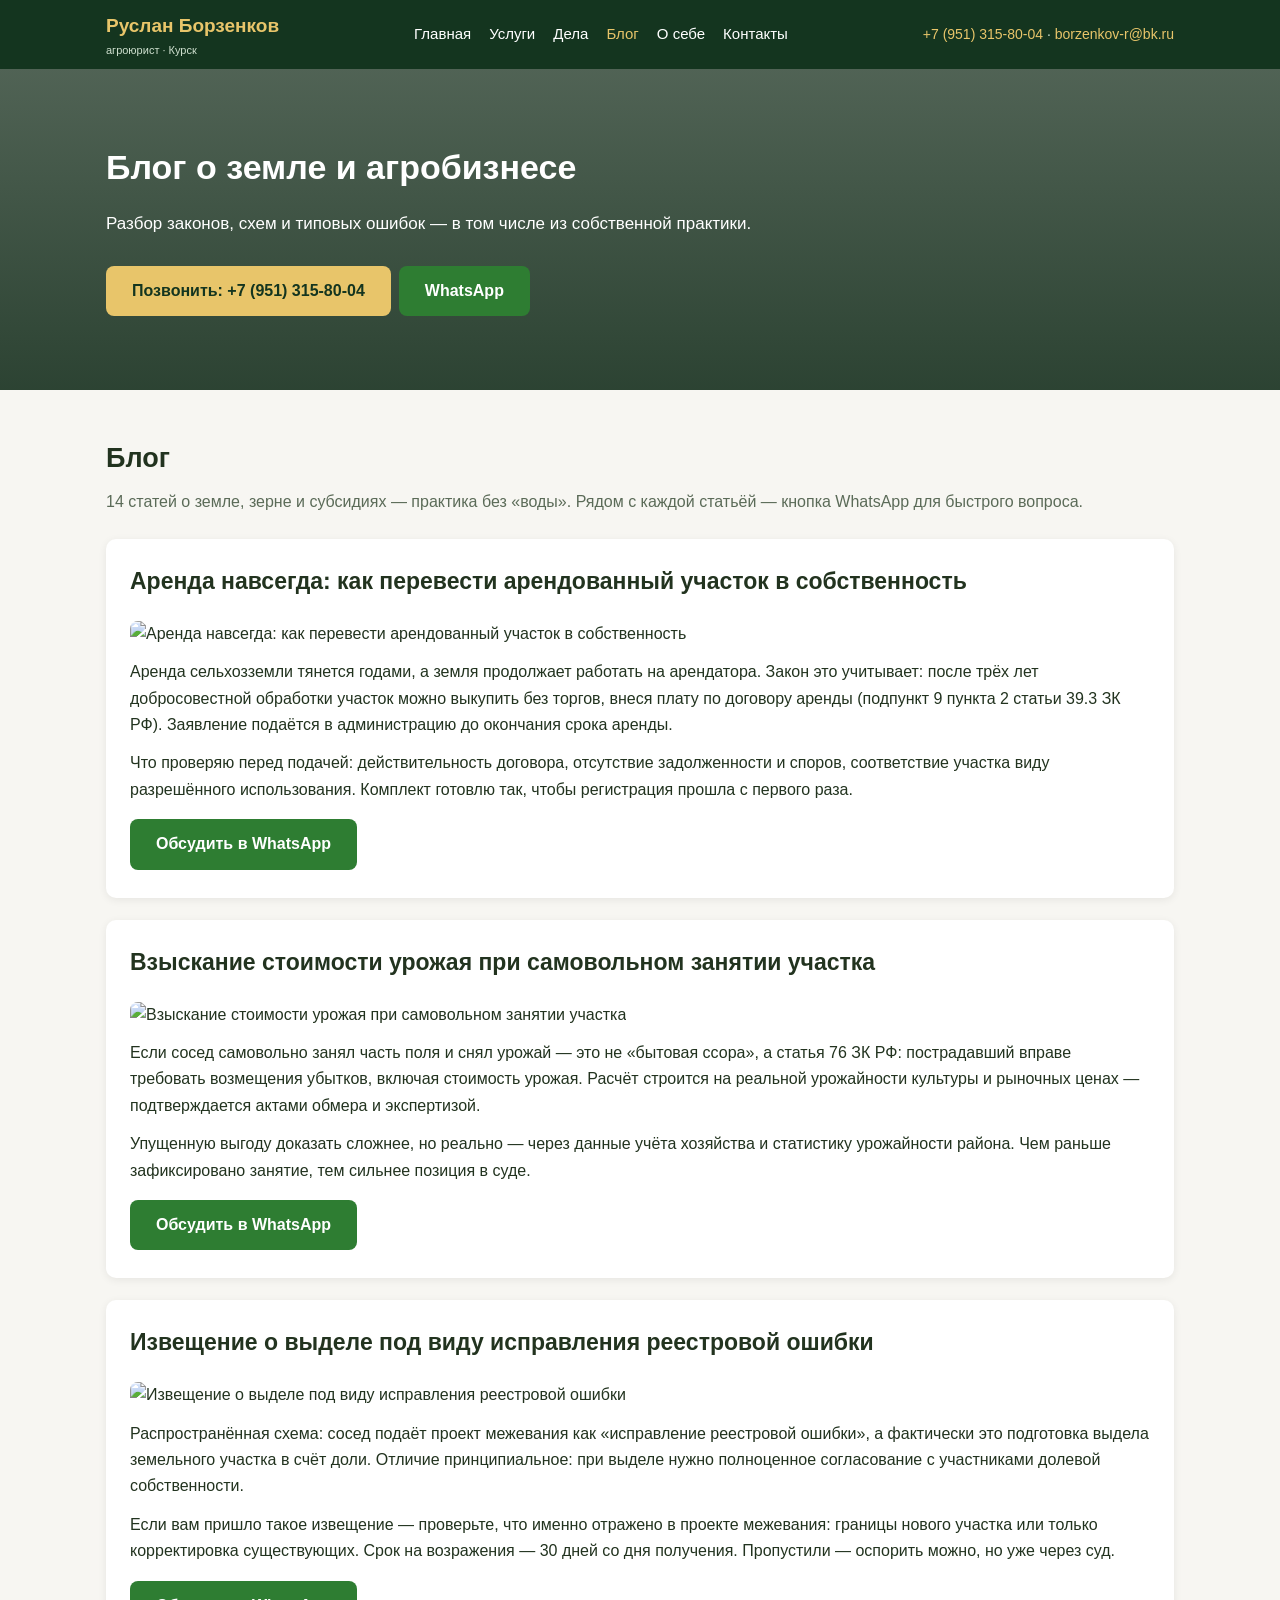
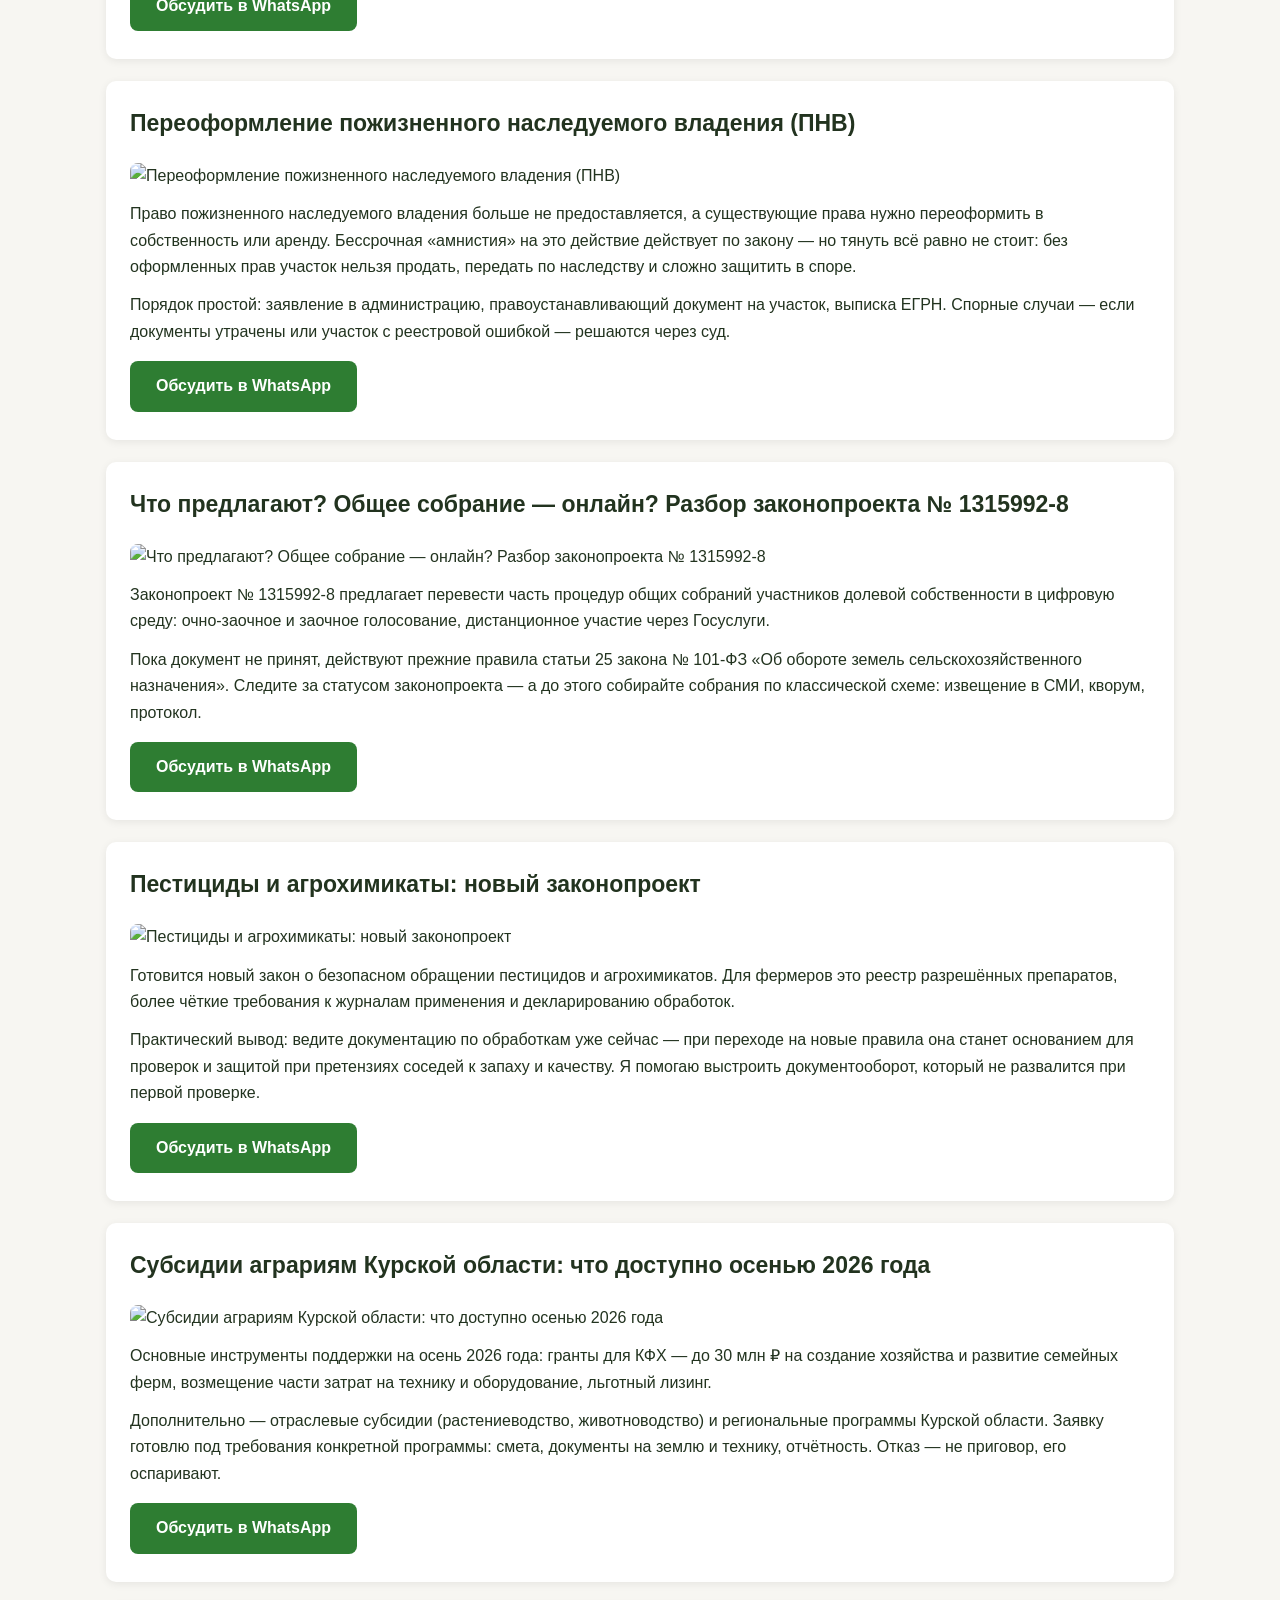
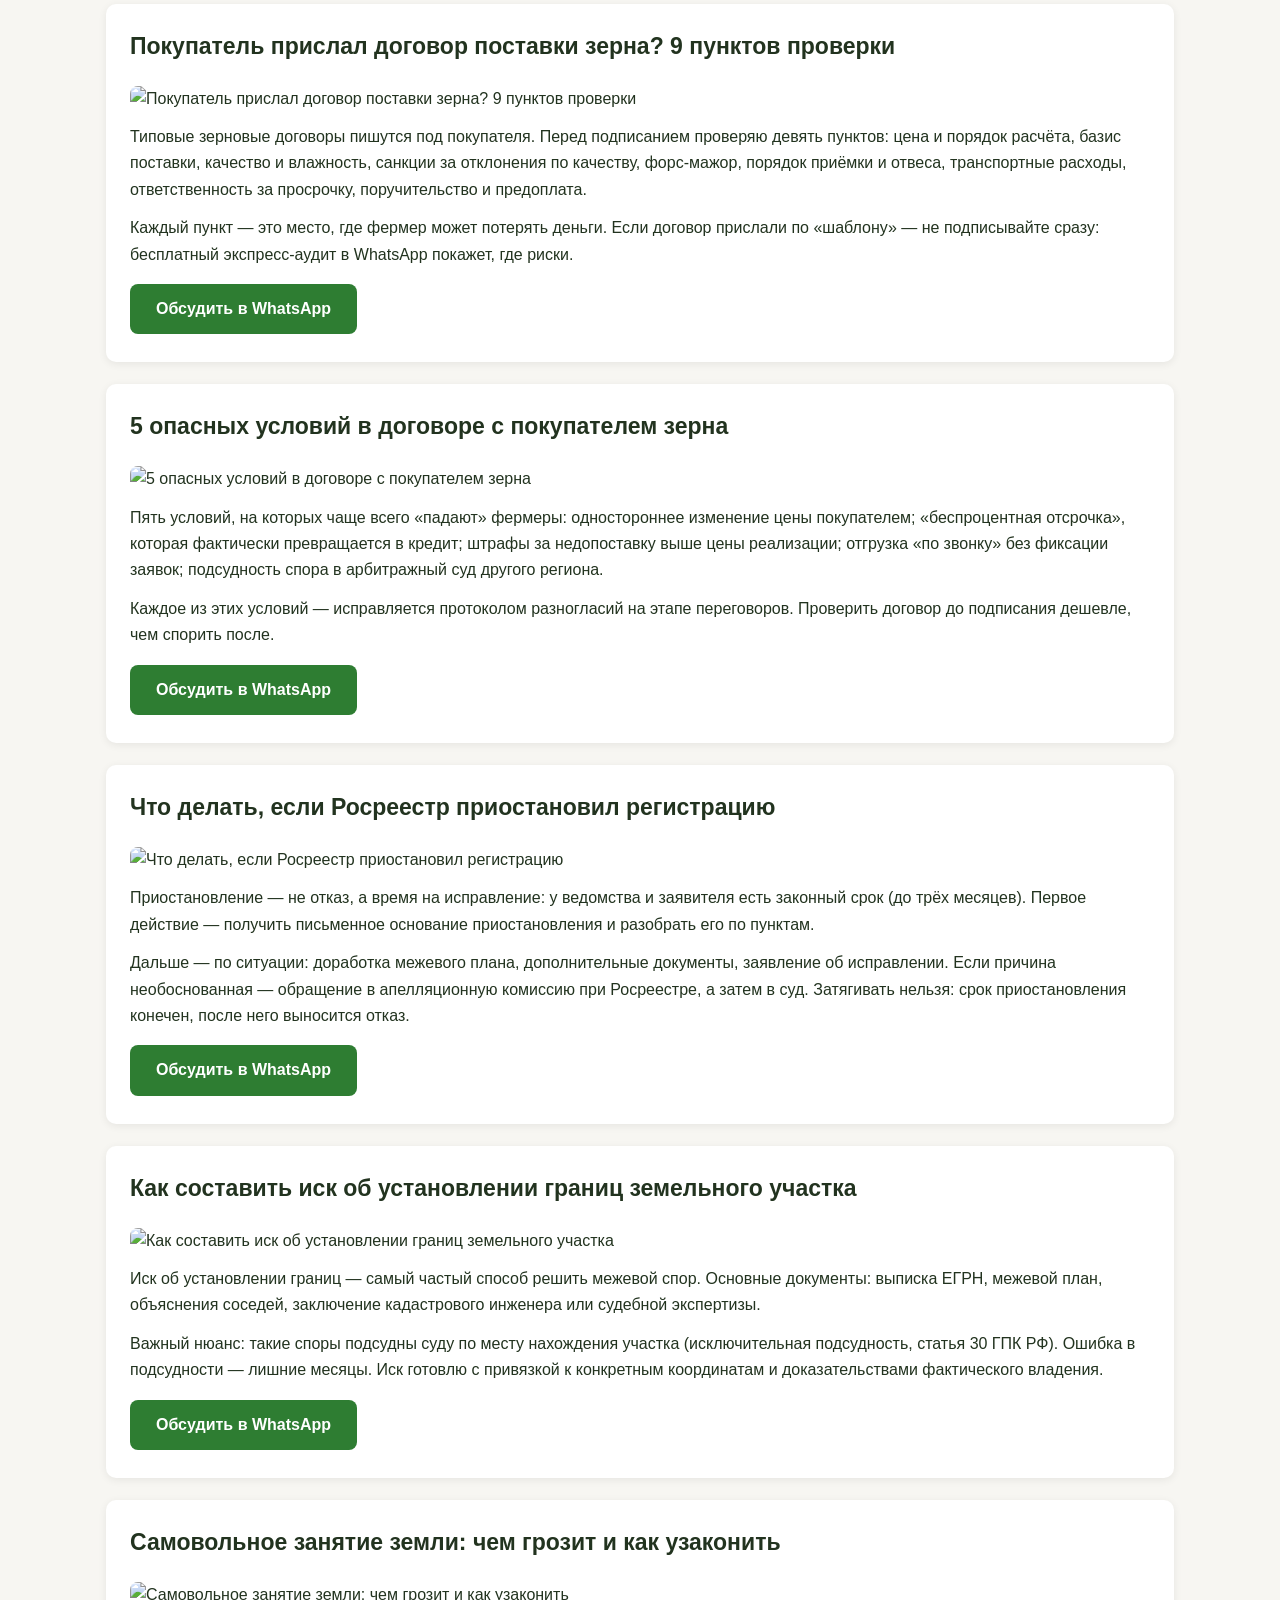
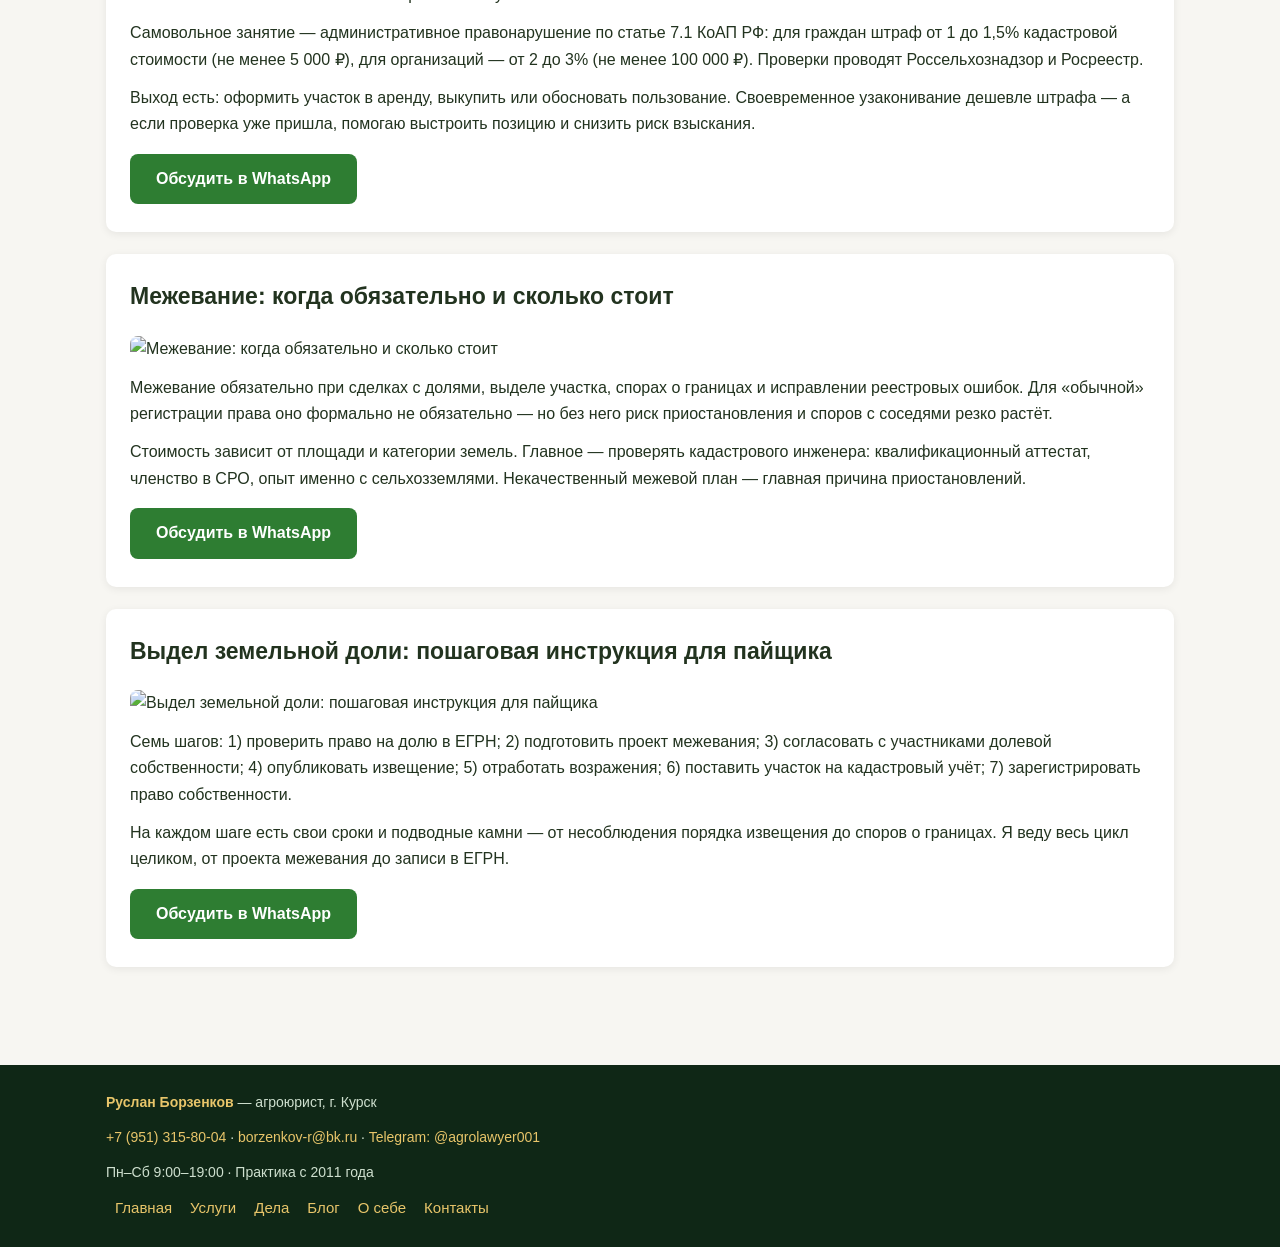
==== blog.html @ 3d808bc9 "Add files via upload" ====
<!DOCTYPE html><html lang="ru"><head><meta charset="UTF-8">
<meta name="viewport" content="width=device-width,initial-scale=1">
<title>Блог агроюриста Борзенкова — земельные споры, зерновые договоры, субсидии</title>
<meta name="description" content="Статьи о выделе долей, реестровых ошибках, договорах поставки зерна, субсидиях КФХ и изменениях законодательства для аграриев.">
<meta property="og:title" content="Блог агроюриста Борзенкова — земельные споры, зерновые договоры, субсидии">
<meta property="og:image" content="img/og-image.jpg">
<link rel="icon" href="img/favicon.jpg">
<link rel="stylesheet" href="style.css">
</head><body>
<header><div class="wrap"><a class="logo" href="index.html">Руслан Борзенков<span>агроюрист · Курск</span></a>
<nav><a href="index.html" class="">Главная</a><a href="uslugi.html" class="">Услуги</a><a href="dela.html" class="">Дела</a><a href="blog.html" class="on">Блог</a><a href="osebe.html" class="">О себе</a><a href="kontakty.html" class="">Контакты</a></nav>
<div class="hcontacts"><a href="tel:+79513158004">+7 (951) 315-80-04</a> · <a href="mailto:borzenkov-r@bk.ru">borzenkov-r@bk.ru</a></div>
</div></header>
<div class="hero"><div class="wrap"><h1>Блог о земле и агробизнесе</h1><p>Разбор законов, схем и типовых ошибок — в том числе из собственной практики.</p><a class="btn gold" href="tel:+79513158004">Позвонить: +7 (951) 315-80-04</a><a class="btn" href="https://wa.me/79513158004">WhatsApp</a></div></div>
<section><div class="wrap">
<h2>Блог</h2><p class="sub">14 статей о земле, зерне и субсидиях — практика без «воды». Рядом с каждой статьёй — кнопка WhatsApp для быстрого вопроса.</p>
<article id="a1"><h2 style="font-size:23px">Аренда навсегда: как перевести арендованный участок в собственность</h2>
<img class="cover" src="img/pnv.jpg" alt="Аренда навсегда: как перевести арендованный участок в собственность">
<p>Аренда сельхозземли тянется годами, а земля продолжает работать на арендатора. Закон это учитывает: после трёх лет добросовестной обработки участок можно выкупить без торгов, внеся плату по договору аренды (подпункт 9 пункта 2 статьи 39.3 ЗК РФ). Заявление подаётся в администрацию до окончания срока аренды.</p><p>Что проверяю перед подачей: действительность договора, отсутствие задолженности и споров, соответствие участка виду разрешённого использования. Комплект готовлю так, чтобы регистрация прошла с первого раза.</p><a class="btn" href="https://wa.me/79513158004">Обсудить в WhatsApp</a></article><article id="a2"><h2 style="font-size:23px">Взыскание стоимости урожая при самовольном занятии участка</h2>
<img class="cover" src="img/urozhaj.jpg" alt="Взыскание стоимости урожая при самовольном занятии участка">
<p>Если сосед самовольно занял часть поля и снял урожай — это не «бытовая ссора», а статья 76 ЗК РФ: пострадавший вправе требовать возмещения убытков, включая стоимость урожая. Расчёт строится на реальной урожайности культуры и рыночных ценах — подтверждается актами обмера и экспертизой.</p><p>Упущенную выгоду доказать сложнее, но реально — через данные учёта хозяйства и статистику урожайности района. Чем раньше зафиксировано занятие, тем сильнее позиция в суде.</p><a class="btn" href="https://wa.me/79513158004">Обсудить в WhatsApp</a></article><article id="a3"><h2 style="font-size:23px">Извещение о выделе под виду исправления реестровой ошибки</h2>
<img class="cover" src="img/reestr.jpg" alt="Извещение о выделе под виду исправления реестровой ошибки">
<p>Распространённая схема: сосед подаёт проект межевания как «исправление реестровой ошибки», а фактически это подготовка выдела земельного участка в счёт доли. Отличие принципиальное: при выделе нужно полноценное согласование с участниками долевой собственности.</p><p>Если вам пришло такое извещение — проверьте, что именно отражено в проекте межевания: границы нового участка или только корректировка существующих. Срок на возражения — 30 дней со дня получения. Пропустили — оспорить можно, но уже через суд.</p><a class="btn" href="https://wa.me/79513158004">Обсудить в WhatsApp</a></article><article id="a4"><h2 style="font-size:23px">Переоформление пожизненного наследуемого владения (ПНВ)</h2>
<img class="cover" src="img/pnv.jpg" alt="Переоформление пожизненного наследуемого владения (ПНВ)">
<p>Право пожизненного наследуемого владения больше не предоставляется, а существующие права нужно переоформить в собственность или аренду. Бессрочная «амнистия» на это действие действует по закону — но тянуть всё равно не стоит: без оформленных прав участок нельзя продать, передать по наследству и сложно защитить в споре.</p><p>Порядок простой: заявление в администрацию, правоустанавливающий документ на участок, выписка ЕГРН. Спорные случаи — если документы утрачены или участок с реестровой ошибкой — решаются через суд.</p><a class="btn" href="https://wa.me/79513158004">Обсудить в WhatsApp</a></article><article id="a5"><h2 style="font-size:23px">Что предлагают? Общее собрание — онлайн? Разбор законопроекта № 1315992-8</h2>
<img class="cover" src="img/sobr_gos.jpg" alt="Что предлагают? Общее собрание — онлайн? Разбор законопроекта № 1315992-8">
<p>Законопроект № 1315992-8 предлагает перевести часть процедур общих собраний участников долевой собственности в цифровую среду: очно-заочное и заочное голосование, дистанционное участие через Госуслуги.</p><p>Пока документ не принят, действуют прежние правила статьи 25 закона № 101-ФЗ «Об обороте земель сельскохозяйственного назначения». Следите за статусом законопроекта — а до этого собирайте собрания по классической схеме: извещение в СМИ, кворум, протокол.</p><a class="btn" href="https://wa.me/79513158004">Обсудить в WhatsApp</a></article><article id="a6"><h2 style="font-size:23px">Пестициды и агрохимикаты: новый законопроект</h2>
<img class="cover" src="img/pest.jpg" alt="Пестициды и агрохимикаты: новый законопроект">
<p>Готовится новый закон о безопасном обращении пестицидов и агрохимикатов. Для фермеров это реестр разрешённых препаратов, более чёткие требования к журналам применения и декларированию обработок.</p><p>Практический вывод: ведите документацию по обработкам уже сейчас — при переходе на новые правила она станет основанием для проверок и защитой при претензиях соседей к запаху и качеству. Я помогаю выстроить документооборот, который не развалится при первой проверке.</p><a class="btn" href="https://wa.me/79513158004">Обсудить в WhatsApp</a></article><article id="a7"><h2 style="font-size:23px">Субсидии аграриям Курской области: что доступно осенью 2026 года</h2>
<img class="cover" src="img/subsidii.jpg" alt="Субсидии аграриям Курской области: что доступно осенью 2026 года">
<p>Основные инструменты поддержки на осень 2026 года: гранты для КФХ — до 30 млн ₽ на создание хозяйства и развитие семейных ферм, возмещение части затрат на технику и оборудование, льготный лизинг.</p><p>Дополнительно — отраслевые субсидии (растениеводство, животноводство) и региональные программы Курской области. Заявку готовлю под требования конкретной программы: смета, документы на землю и технику, отчётность. Отказ — не приговор, его оспаривают.</p><a class="btn" href="https://wa.me/79513158004">Обсудить в WhatsApp</a></article><article id="a8"><h2 style="font-size:23px">Покупатель прислал договор поставки зерна? 9 пунктов проверки</h2>
<img class="cover" src="img/zerno9.jpg" alt="Покупатель прислал договор поставки зерна? 9 пунктов проверки">
<p>Типовые зерновые договоры пишутся под покупателя. Перед подписанием проверяю девять пунктов: цена и порядок расчёта, базис поставки, качество и влажность, санкции за отклонения по качеству, форс-мажор, порядок приёмки и отвеса, транспортные расходы, ответственность за просрочку, поручительство и предоплата.</p><p>Каждый пункт — это место, где фермер может потерять деньги. Если договор прислали по «шаблону» — не подписывайте сразу: бесплатный экспресс-аудит в WhatsApp покажет, где риски.</p><a class="btn" href="https://wa.me/79513158004">Обсудить в WhatsApp</a></article><article id="a9"><h2 style="font-size:23px">5 опасных условий в договоре с покупателем зерна</h2>
<img class="cover" src="img/zerno9.jpg" alt="5 опасных условий в договоре с покупателем зерна">
<p>Пять условий, на которых чаще всего «падают» фермеры: одностороннее изменение цены покупателем; «беспроцентная отсрочка», которая фактически превращается в кредит; штрафы за недопоставку выше цены реализации; отгрузка «по звонку» без фиксации заявок; подсудность спора в арбитражный суд другого региона.</p><p>Каждое из этих условий — исправляется протоколом разногласий на этапе переговоров. Проверить договор до подписания дешевле, чем спорить после.</p><a class="btn" href="https://wa.me/79513158004">Обсудить в WhatsApp</a></article><article id="a10"><h2 style="font-size:23px">Что делать, если Росреестр приостановил регистрацию</h2>
<img class="cover" src="img/gazeta.jpg" alt="Что делать, если Росреестр приостановил регистрацию">
<p>Приостановление — не отказ, а время на исправление: у ведомства и заявителя есть законный срок (до трёх месяцев). Первое действие — получить письменное основание приостановления и разобрать его по пунктам.</p><p>Дальше — по ситуации: доработка межевого плана, дополнительные документы, заявление об исправлении. Если причина необоснованная — обращение в апелляционную комиссию при Росреестре, а затем в суд. Затягивать нельзя: срок приостановления конечен, после него выносится отказ.</p><a class="btn" href="https://wa.me/79513158004">Обсудить в WhatsApp</a></article><article id="a11"><h2 style="font-size:23px">Как составить иск об установлении границ земельного участка</h2>
<img class="cover" src="img/gazeta.jpg" alt="Как составить иск об установлении границ земельного участка">
<p>Иск об установлении границ — самый частый способ решить межевой спор. Основные документы: выписка ЕГРН, межевой план, объяснения соседей, заключение кадастрового инженера или судебной экспертизы.</p><p>Важный нюанс: такие споры подсудны суду по месту нахождения участка (исключительная подсудность, статья 30 ГПК РФ). Ошибка в подсудности — лишние месяцы. Иск готовлю с привязкой к конкретным координатам и доказательствами фактического владения.</p><a class="btn" href="https://wa.me/79513158004">Обсудить в WhatsApp</a></article><article id="a12"><h2 style="font-size:23px">Самовольное занятие земли: чем грозит и как узаконить</h2>
<img class="cover" src="img/urozhaj.jpg" alt="Самовольное занятие земли: чем грозит и как узаконить">
<p>Самовольное занятие — административное правонарушение по статье 7.1 КоАП РФ: для граждан штраф от 1 до 1,5% кадастровой стоимости (не менее 5 000 ₽), для организаций — от 2 до 3% (не менее 100 000 ₽). Проверки проводят Россельхознадзор и Росреестр.</p><p>Выход есть: оформить участок в аренду, выкупить или обосновать пользование. Своевременное узаконивание дешевле штрафа — а если проверка уже пришла, помогаю выстроить позицию и снизить риск взыскания.</p><a class="btn" href="https://wa.me/79513158004">Обсудить в WhatsApp</a></article><article id="a13"><h2 style="font-size:23px">Межевание: когда обязательно и сколько стоит</h2>
<img class="cover" src="img/pnv.jpg" alt="Межевание: когда обязательно и сколько стоит">
<p>Межевание обязательно при сделках с долями, выделе участка, спорах о границах и исправлении реестровых ошибок. Для «обычной» регистрации права оно формально не обязательно — но без него риск приостановления и споров с соседями резко растёт.</p><p>Стоимость зависит от площади и категории земель. Главное — проверять кадастрового инженера: квалификационный аттестат, членство в СРО, опыт именно с сельхозземлями. Некачественный межевой план — главная причина приостановлений.</p><a class="btn" href="https://wa.me/79513158004">Обсудить в WhatsApp</a></article><article id="a14"><h2 style="font-size:23px">Выдел земельной доли: пошаговая инструкция для пайщика</h2>
<img class="cover" src="img/sobr_gos.jpg" alt="Выдел земельной доли: пошаговая инструкция для пайщика">
<p>Семь шагов: 1) проверить право на долю в ЕГРН; 2) подготовить проект межевания; 3) согласовать с участниками долевой собственности; 4) опубликовать извещение; 5) отработать возражения; 6) поставить участок на кадастровый учёт; 7) зарегистрировать право собственности.</p><p>На каждом шаге есть свои сроки и подводные камни — от несоблюдения порядка извещения до споров о границах. Я веду весь цикл целиком, от проекта межевания до записи в ЕГРН.</p><a class="btn" href="https://wa.me/79513158004">Обсудить в WhatsApp</a></article>
</div></section>
<footer><div class="wrap">
<p><b style="color:#e8c56a">Руслан Борзенков</b> — агроюрист, г. Курск</p>
<p><a href="tel:+79513158004">+7 (951) 315-80-04</a> · <a href="mailto:borzenkov-r@bk.ru">borzenkov-r@bk.ru</a> · <a href="https://t.me/agrolawyer001">Telegram: @agrolawyer001</a></p>
<p>Пн–Сб 9:00–19:00 · Практика с 2011 года</p>
<nav style="margin-top:8px"><a href="index.html" class="">Главная</a><a href="uslugi.html" class="">Услуги</a><a href="dela.html" class="">Дела</a><a href="blog.html" class="on">Блог</a><a href="osebe.html" class="">О себе</a><a href="kontakty.html" class="">Контакты</a></nav>
</div></footer></body></html>
---- style.css ----
*{margin:0;padding:0;box-sizing:border-box}
body{font-family:Arial,Helvetica,sans-serif;color:#22331f;background:#f7f6f2;line-height:1.65}
.wrap{max-width:1100px;margin:0 auto;padding:0 16px}
header{background:#14351f;color:#fff;padding:10px 0;position:sticky;top:0;z-index:10}
header .wrap{display:flex;justify-content:space-between;align-items:center;flex-wrap:wrap;gap:8px}
.logo{font-size:19px;font-weight:bold;color:#e8c56a;text-decoration:none;white-space:nowrap}
.logo span{display:block;font-size:11px;color:#cfe0cf;font-weight:normal}
nav{display:flex;flex-wrap:wrap}
nav a{color:#fff;text-decoration:none;margin:0 9px;font-size:15px}
nav a:hover,nav a.on{color:#e8c56a}
.hcontacts{font-size:14px;color:#cfe0cf}
.hcontacts a{color:#e8c56a;text-decoration:none;white-space:nowrap}
.hero{background:linear-gradient(rgba(16,42,24,.72),rgba(16,42,24,.88)),url(img/banner.jpg) center/cover;padding:70px 0;color:#fff}
.hero h1{font-size:34px;max-width:760px;color:#fff}
.hero p{max-width:660px;margin:14px 0 24px;font-size:17px}
.btn{display:inline-block;background:#2e7d32;color:#fff;padding:12px 26px;border-radius:8px;text-decoration:none;font-weight:bold;font-size:16px;margin:4px 8px 4px 0}
.btn.gold{background:#e8c56a;color:#14351f}
section{padding:46px 0}
h2{font-size:27px;margin-bottom:8px}
.sub{color:#5b6b58;margin-bottom:24px}
.sub a{color:#1c5c22}
.grid{display:grid;grid-template-columns:repeat(auto-fit,minmax(240px,1fr));gap:16px}
.card{background:#fff;border-radius:10px;padding:18px;box-shadow:0 2px 8px rgba(0,0,0,.07)}
.card h3{margin-bottom:8px;font-size:17px}
.star{color:#c8961e}
.cards img{width:100%;height:168px;object-fit:cover;border-radius:8px 8px 0 0;display:block}
.cards .txt{padding:14px}
a.cardlink{color:#14351f;text-decoration:none;display:block;background:#fff;border-radius:10px;overflow:hidden;box-shadow:0 2px 8px rgba(0,0,0,.07)}
.case{border-left:5px solid #2e7d32;background:#fff;padding:16px 20px;margin-bottom:14px;border-radius:0 8px 8px 0}
.ok{display:inline-block;background:#e5f3e6;color:#1c5c22;padding:3px 10px;border-radius:12px;font-size:13px;font-weight:bold;margin-bottom:6px}
.gold-name{background:linear-gradient(90deg,#f3df9a,#e8c56a);color:#14351f;padding:1px 6px;border-radius:4px;font-weight:bold}
.cta{background:linear-gradient(rgba(16,42,24,.82),rgba(16,42,24,.9)),url(img/checklist.jpg) right/cover;color:#fff;border-radius:12px;padding:38px}
footer{background:#0f2716;color:#cfe0cf;padding:26px 0;font-size:14px;margin-top:30px}
footer a{color:#e8c56a;text-decoration:none}
article{background:#fff;border-radius:10px;padding:24px;margin-bottom:22px;box-shadow:0 2px 8px rgba(0,0,0,.07)}
article img.cover{width:100%;max-height:300px;object-fit:cover;border-radius:8px;margin:12px 0}
details{background:#fff;border-radius:10px;margin-bottom:12px;box-shadow:0 2px 8px rgba(0,0,0,.07)}
summary{padding:16px 20px;font-weight:bold;cursor:pointer;font-size:16px}
details .body{padding:0 20px 16px}
.ccards{display:grid;grid-template-columns:repeat(auto-fit,minmax(250px,1fr));gap:16px}
.ccard{background:#fff;border-radius:10px;padding:20px;box-shadow:0 2px 8px rgba(0,0,0,.07)}
.ccard b{display:block;margin-bottom:6px;font-size:15px;color:#1c5c22}
.numstrip{display:flex;gap:14px;flex-wrap:wrap;margin:18px 0}
.num{background:#14351f;color:#fff;border-radius:10px;padding:14px 18px;flex:1;min-width:170px}
.num b{display:block;font-size:22px;color:#e8c56a}
p{margin-bottom:12px}
img.round{border-radius:10px;max-width:100%}
@media(max-width:760px){.hero h1{font-size:26px}h2{font-size:22px}}
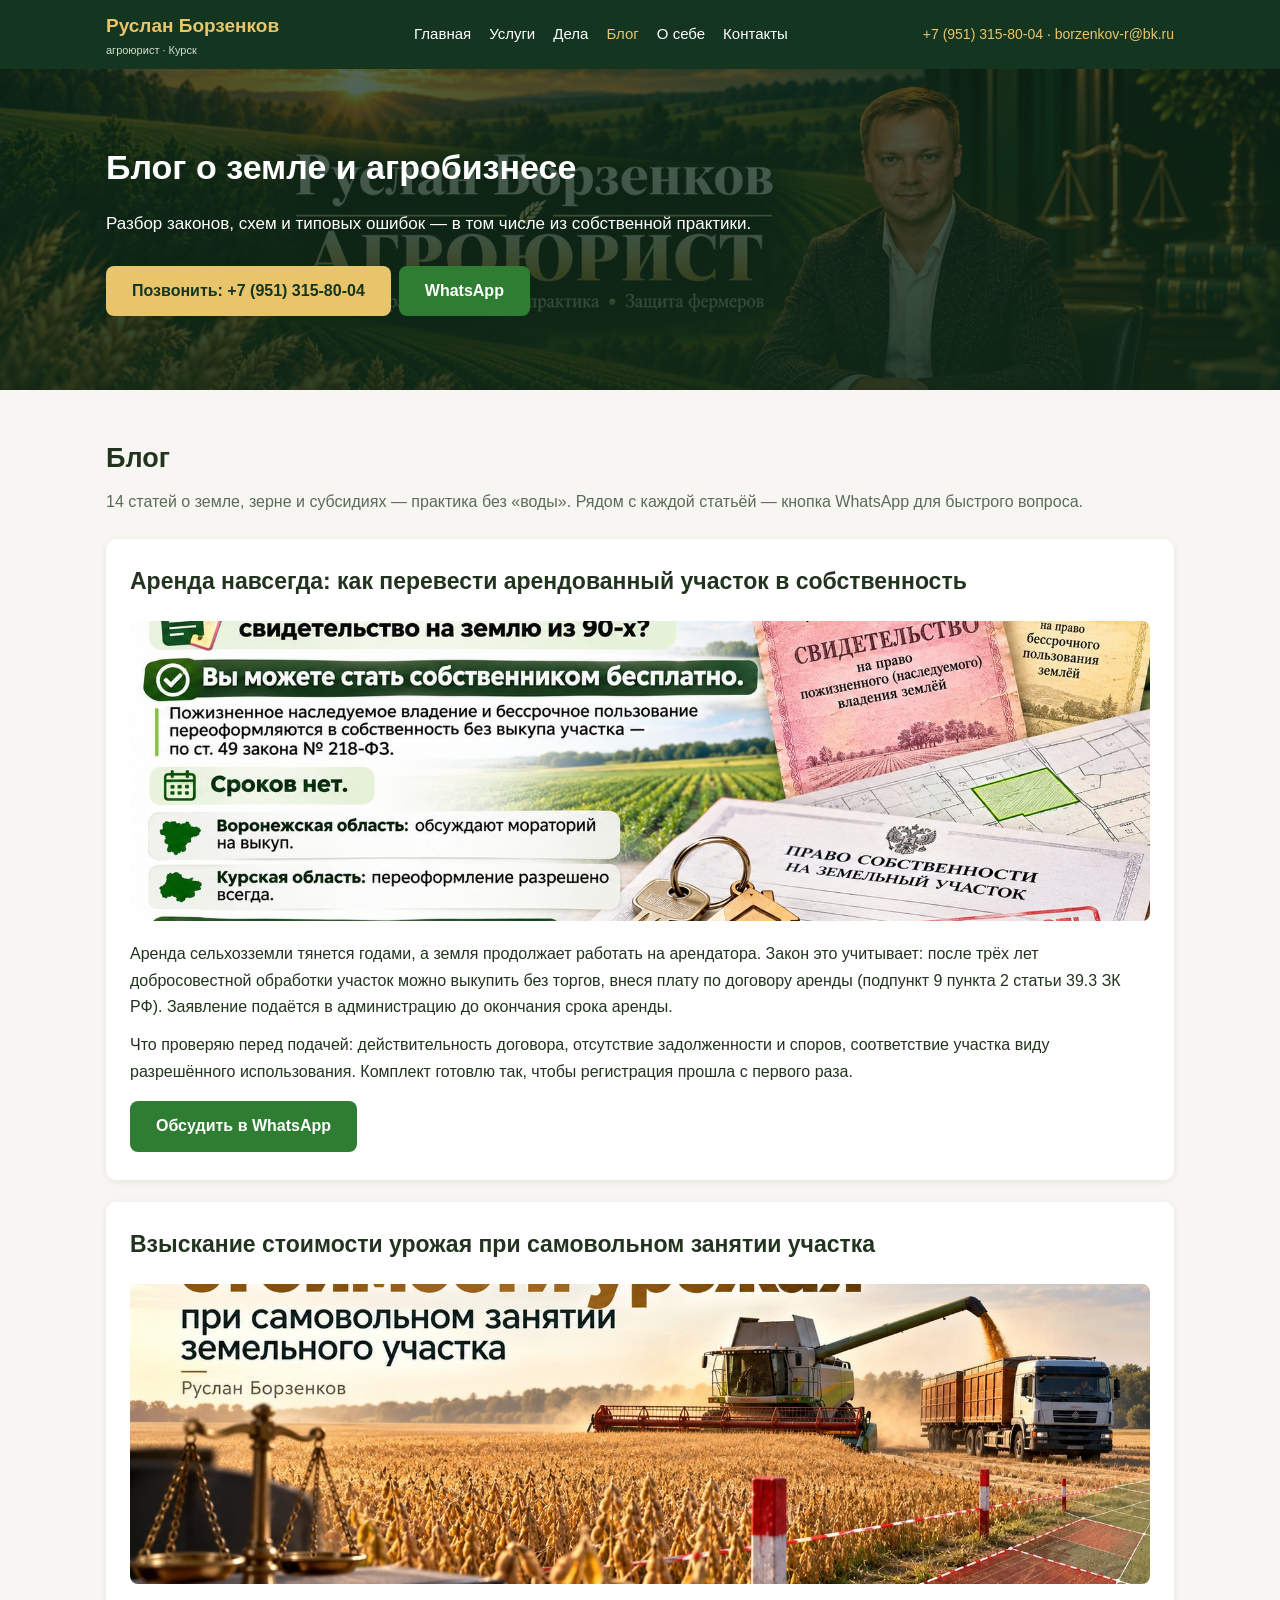
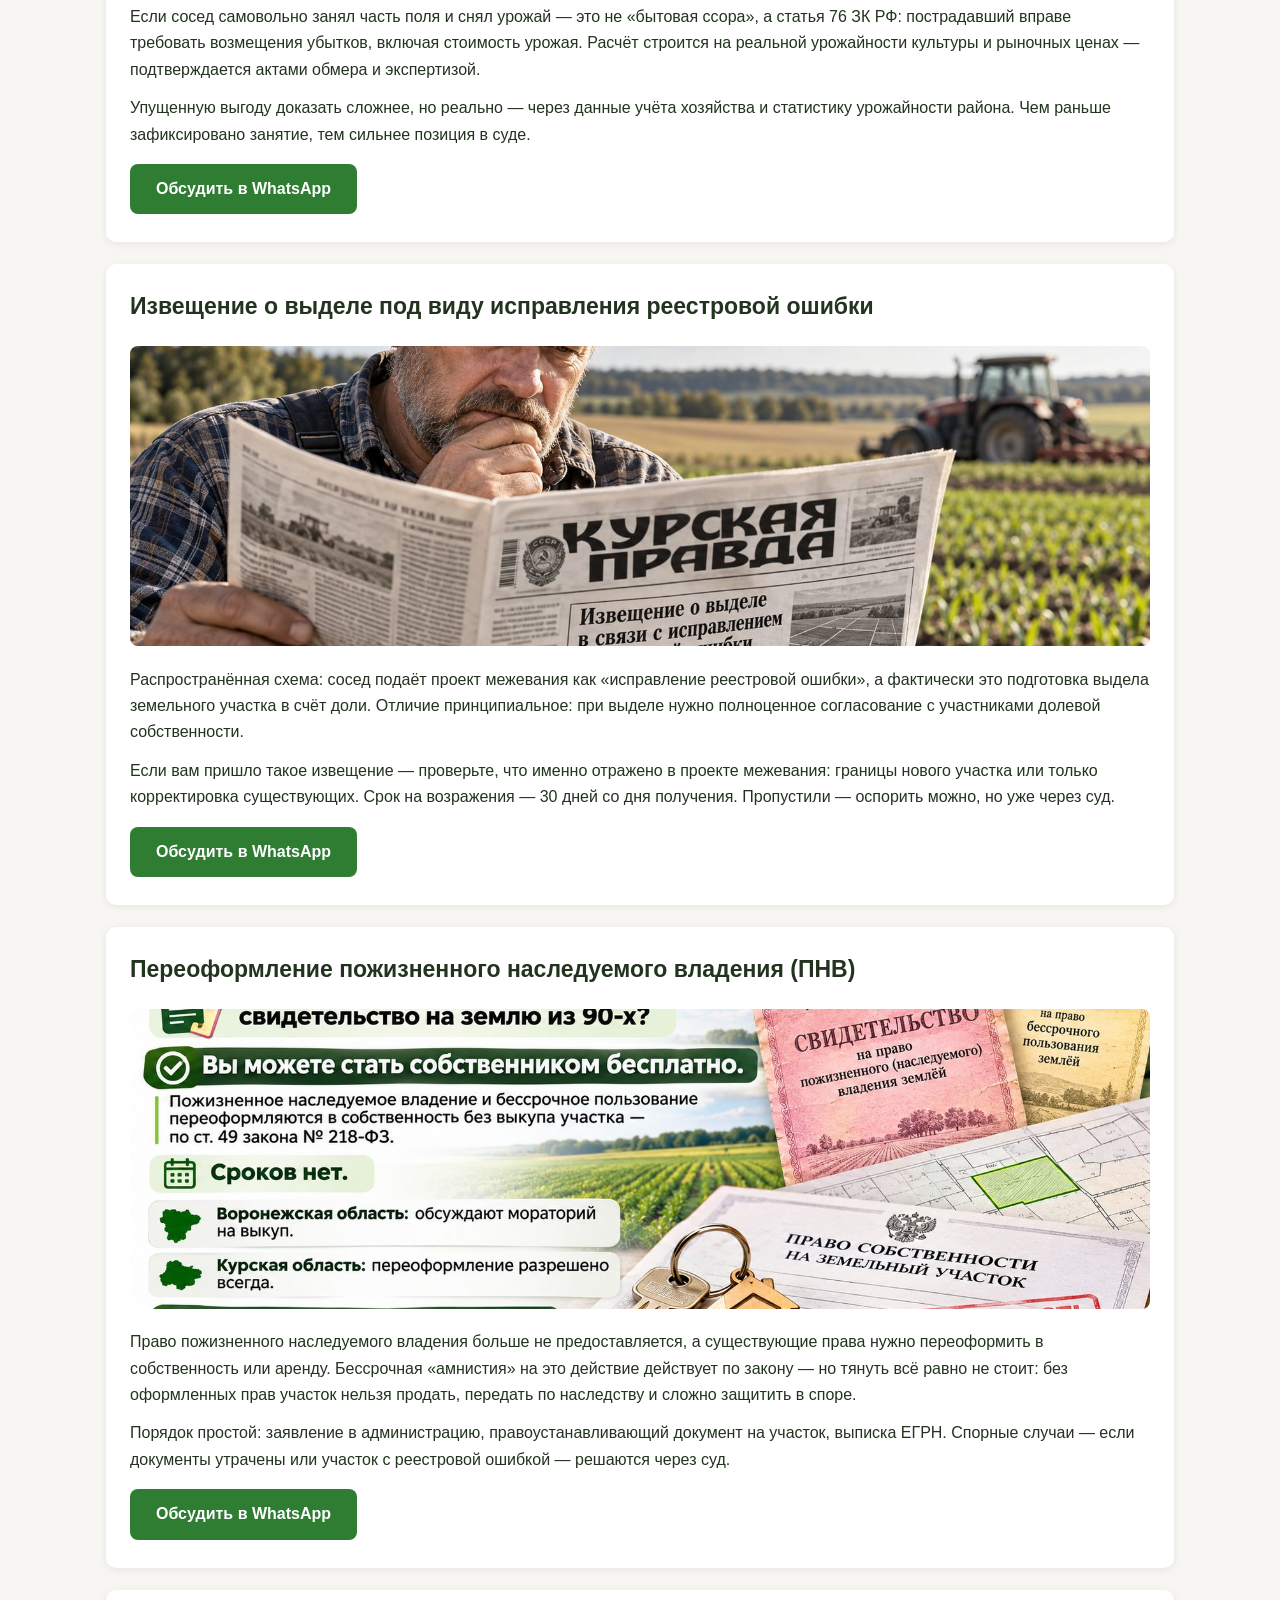
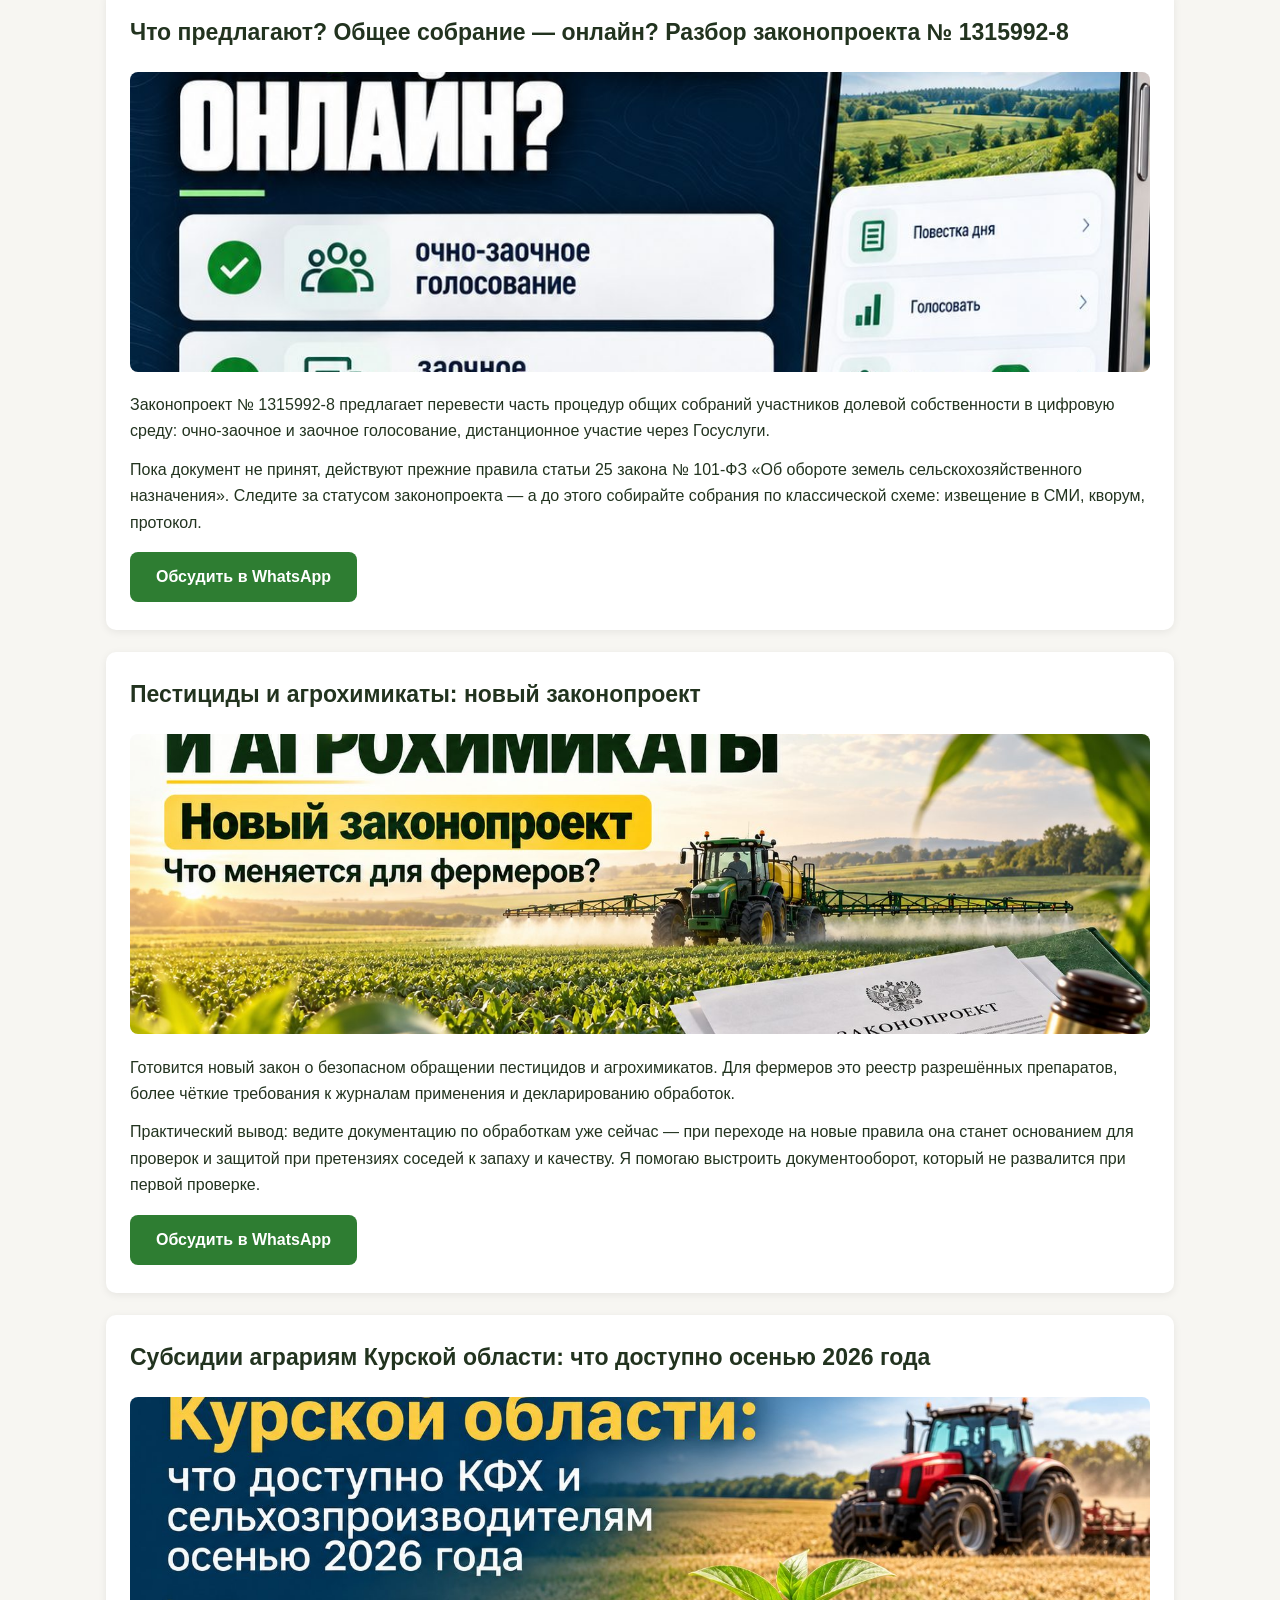
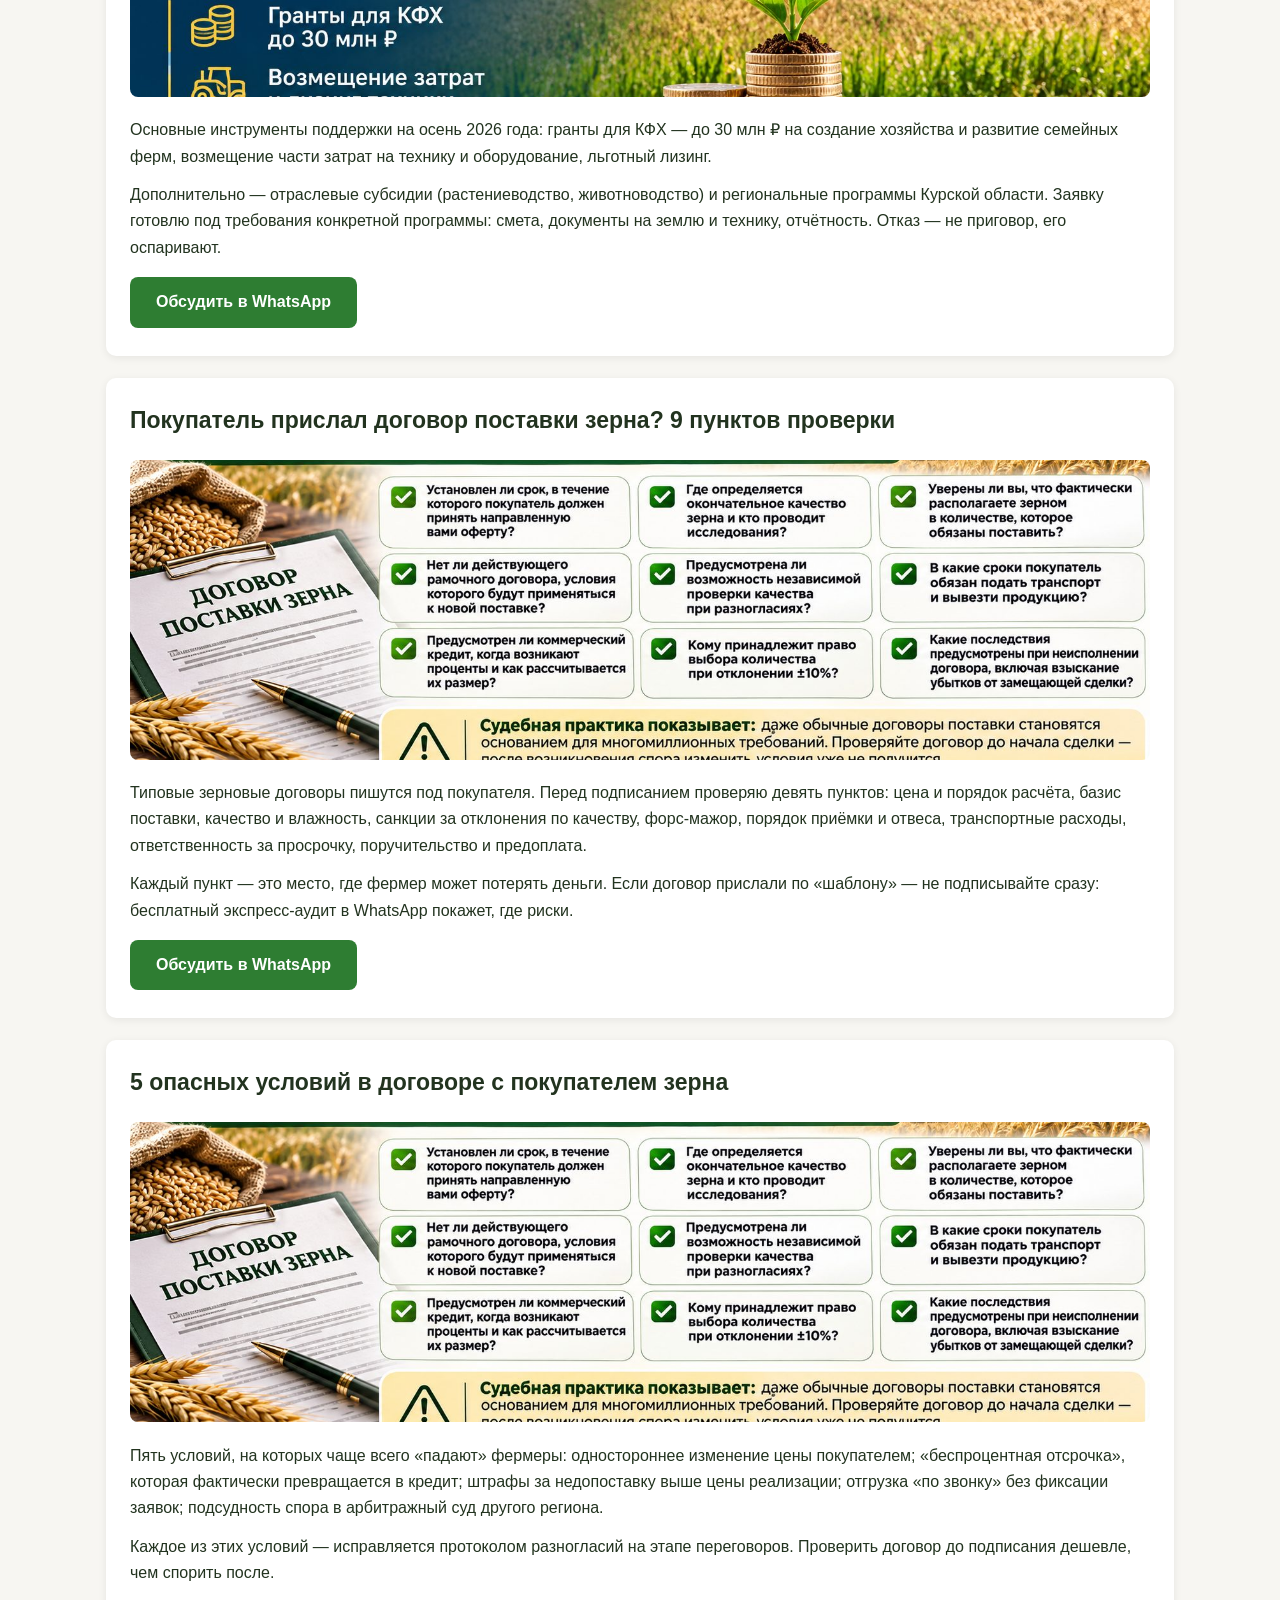
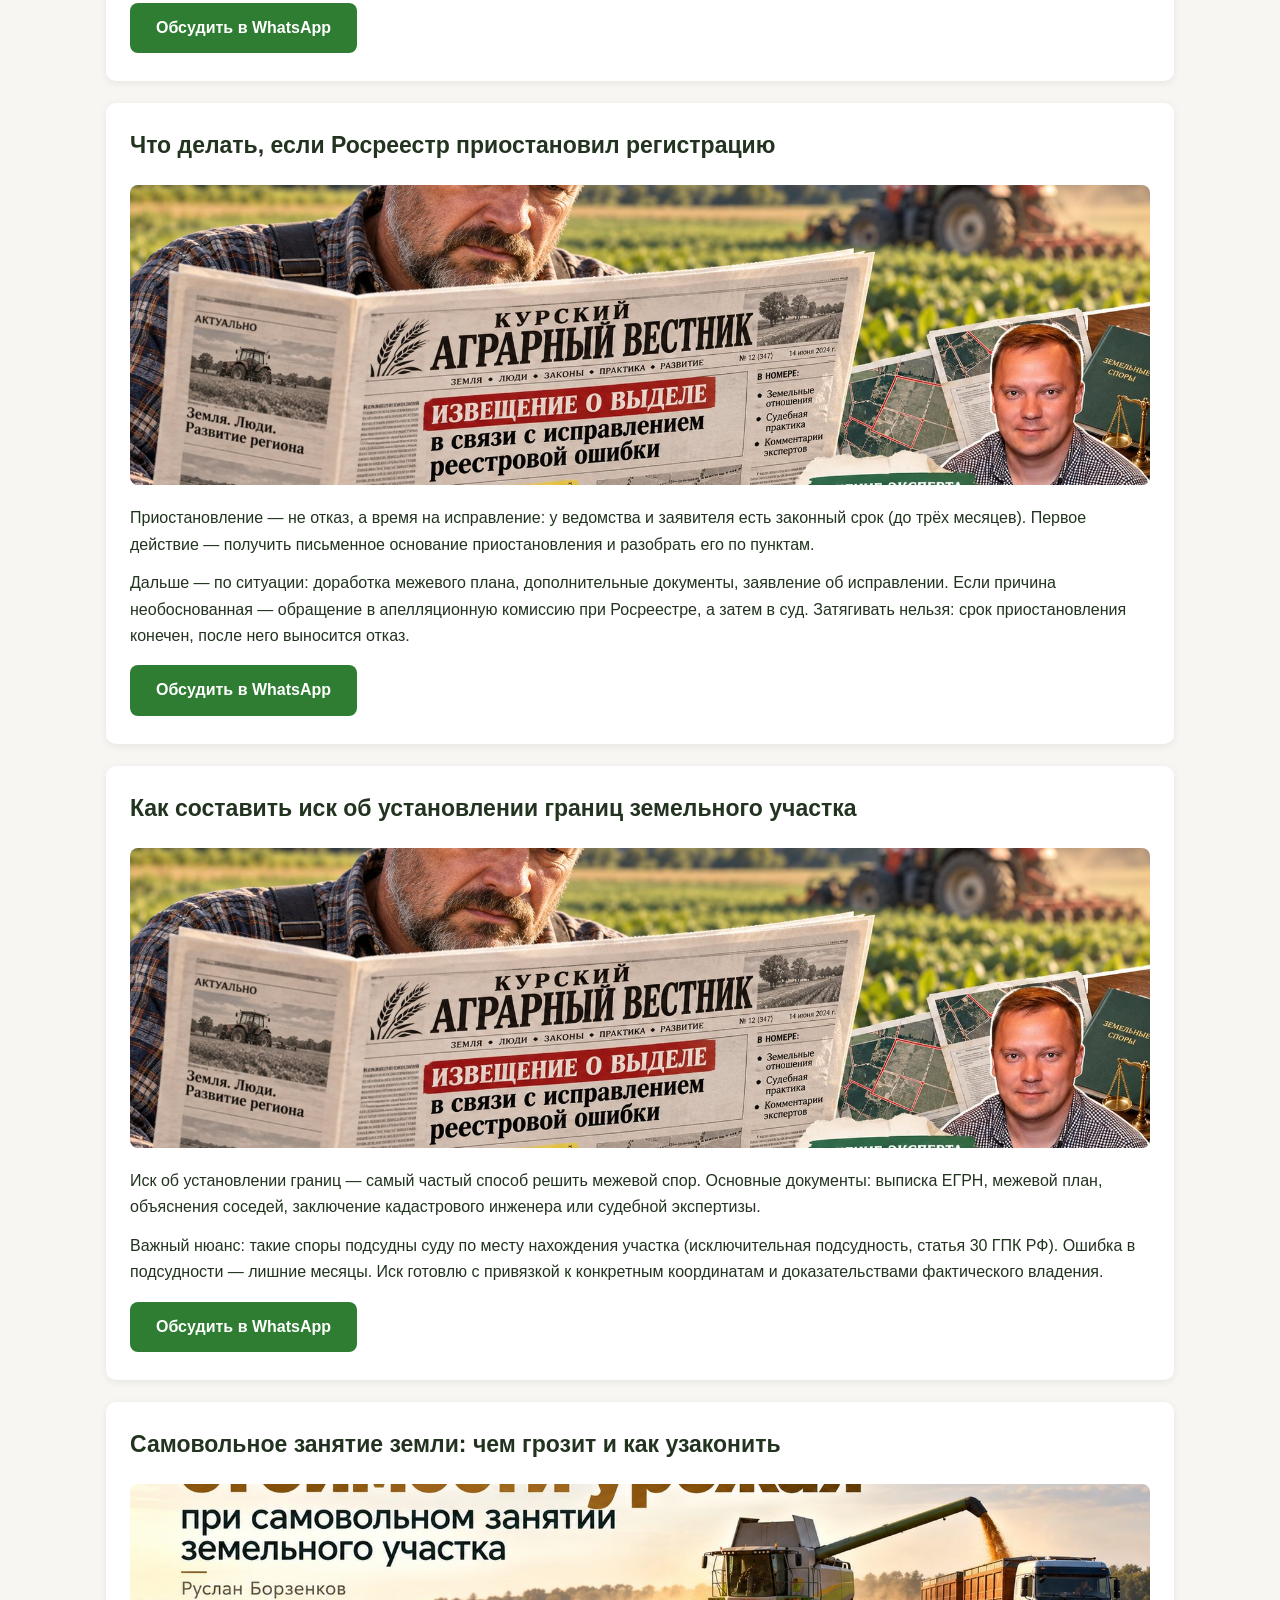
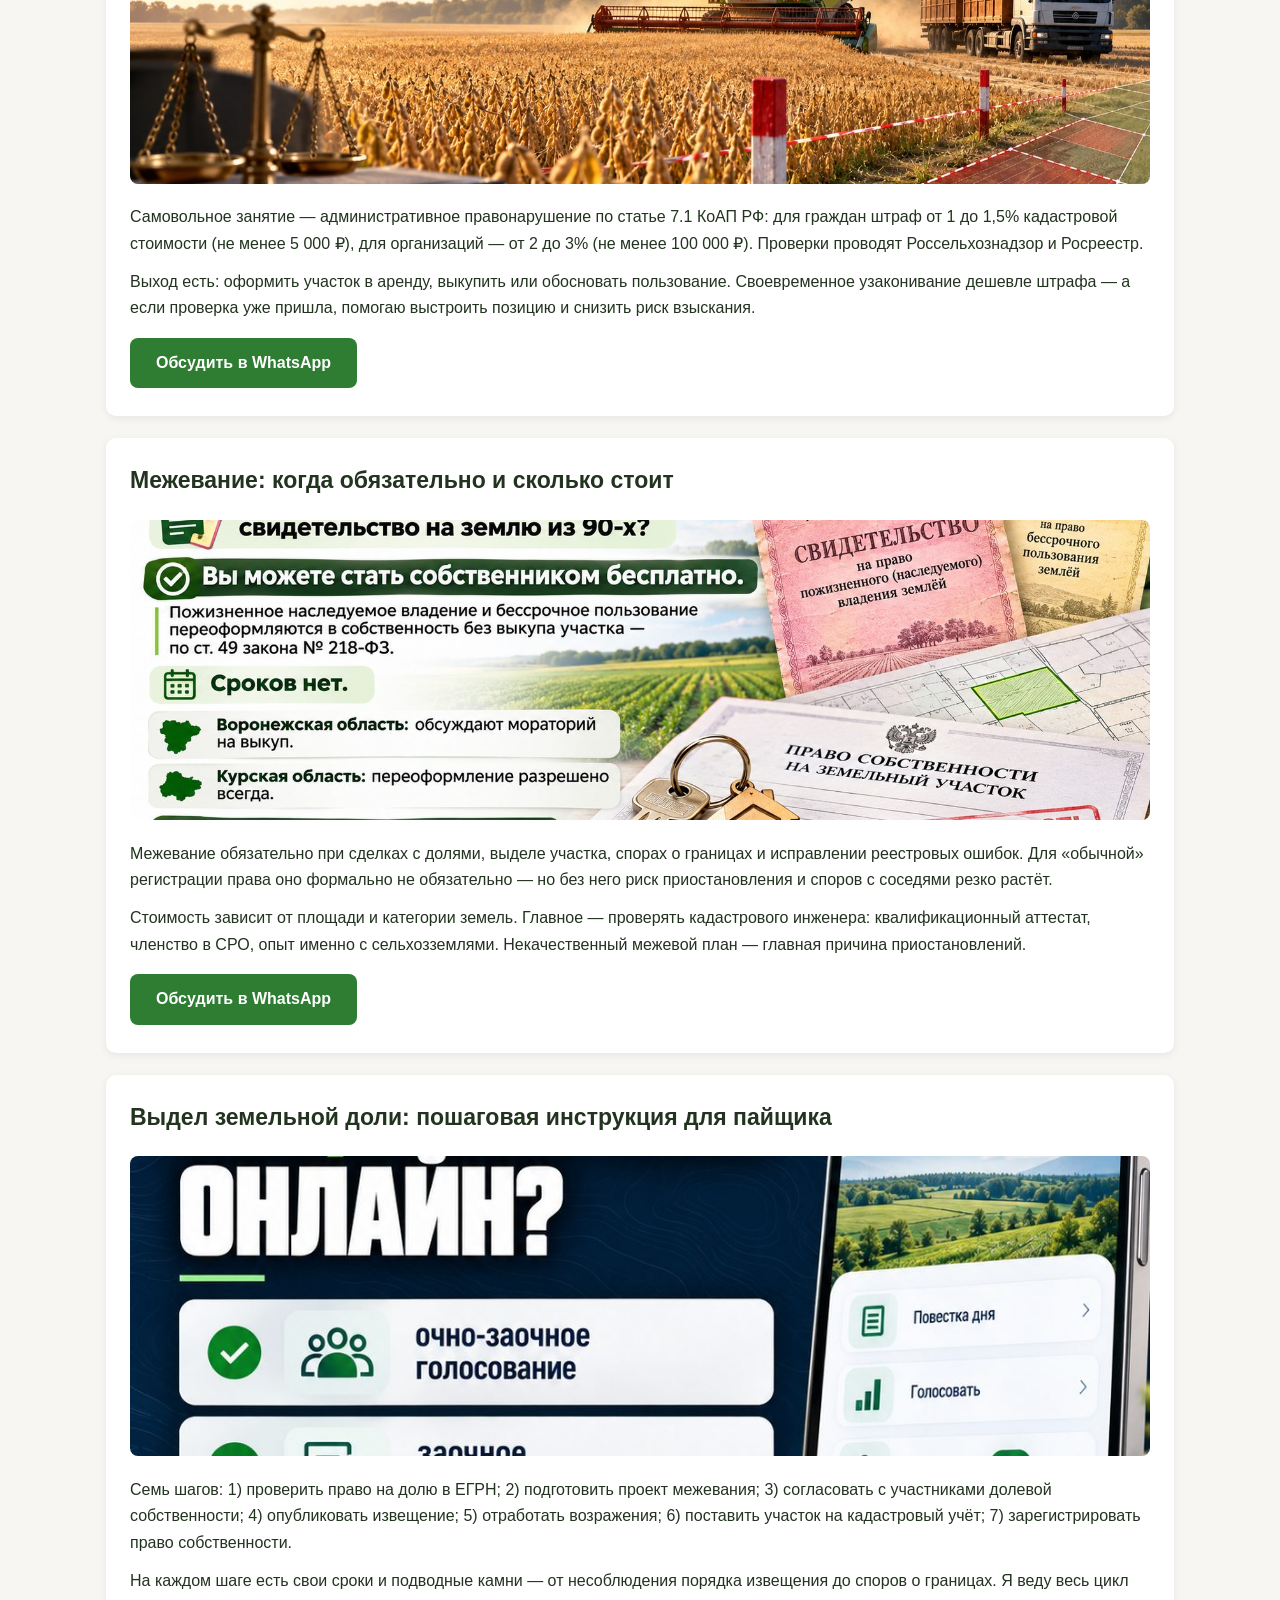
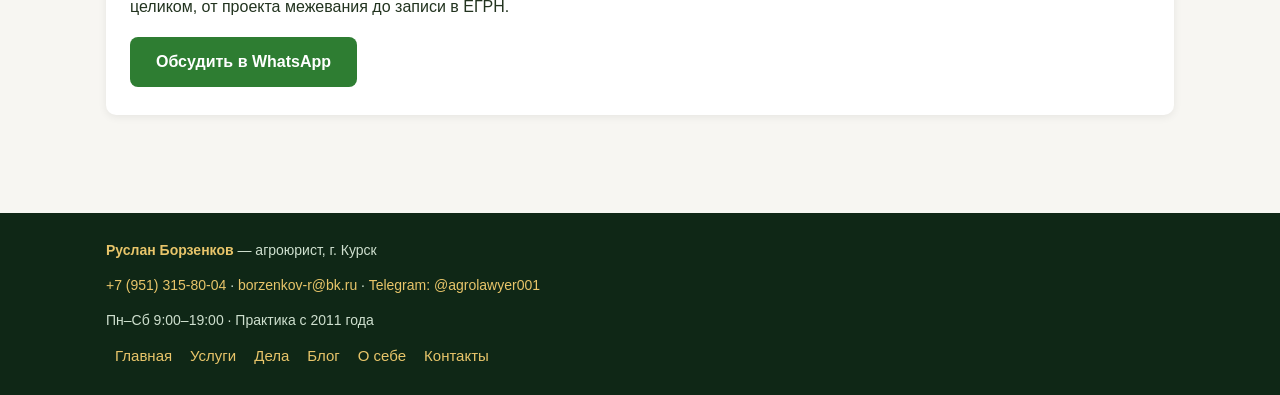
==== commit 7ac5d8d0: "Update blog.html" ====
--- a/blog.html
+++ b/blog.html
@@ -49,4 +49,16 @@
 <p><a href="tel:+79513158004">+7 (951) 315-80-04</a> · <a href="mailto:borzenkov-r@bk.ru">borzenkov-r@bk.ru</a> · <a href="https://t.me/agrolawyer001">Telegram: @agrolawyer001</a></p>
 <p>Пн–Сб 9:00–19:00 · Практика с 2011 года</p>
 <nav style="margin-top:8px"><a href="index.html" class="">Главная</a><a href="uslugi.html" class="">Услуги</a><a href="dela.html" class="">Дела</a><a href="blog.html" class="on">Блог</a><a href="osebe.html" class="">О себе</a><a href="kontakty.html" class="">Контакты</a></nav>
-</div></footer></body></html>+</div></footer><!-- Yandex.Metrika counter -->
+<script type="text/javascript">
+    (function(m,e,t,r,i,k,a){
+        m[i]=m[i]||function(){(m[i].a=m[i].a||[]).push(arguments)};
+        m[i].l=1*new Date();
+        for (var j = 0; j < document.scripts.length; j++) {if (document.scripts[j].src === r) { return; }}
+        k=e.createElement(t),a=e.getElementsByTagName(t)[0],k.async=1,k.src=r,a.parentNode.insertBefore(k,a)
+    })(window, document,'script','https://mc.yandex.ru/metrika/tag.js?id=114145482', 'ym');
+
+    ym(114145482, 'init', {ssr:true, webvisor:true, clickmap:true, ecommerce:"dataLayer", referrer: document.referrer, url: location.href, accurateTrackBounce:true, trackLinks:true});
+</script>
+<noscript><div><img src="https://mc.yandex.ru/watch/114145482" style="position:absolute; left:-9999px;" alt="" /></div></noscript>
+<!-- /Yandex.Metrika counter --></body></html>
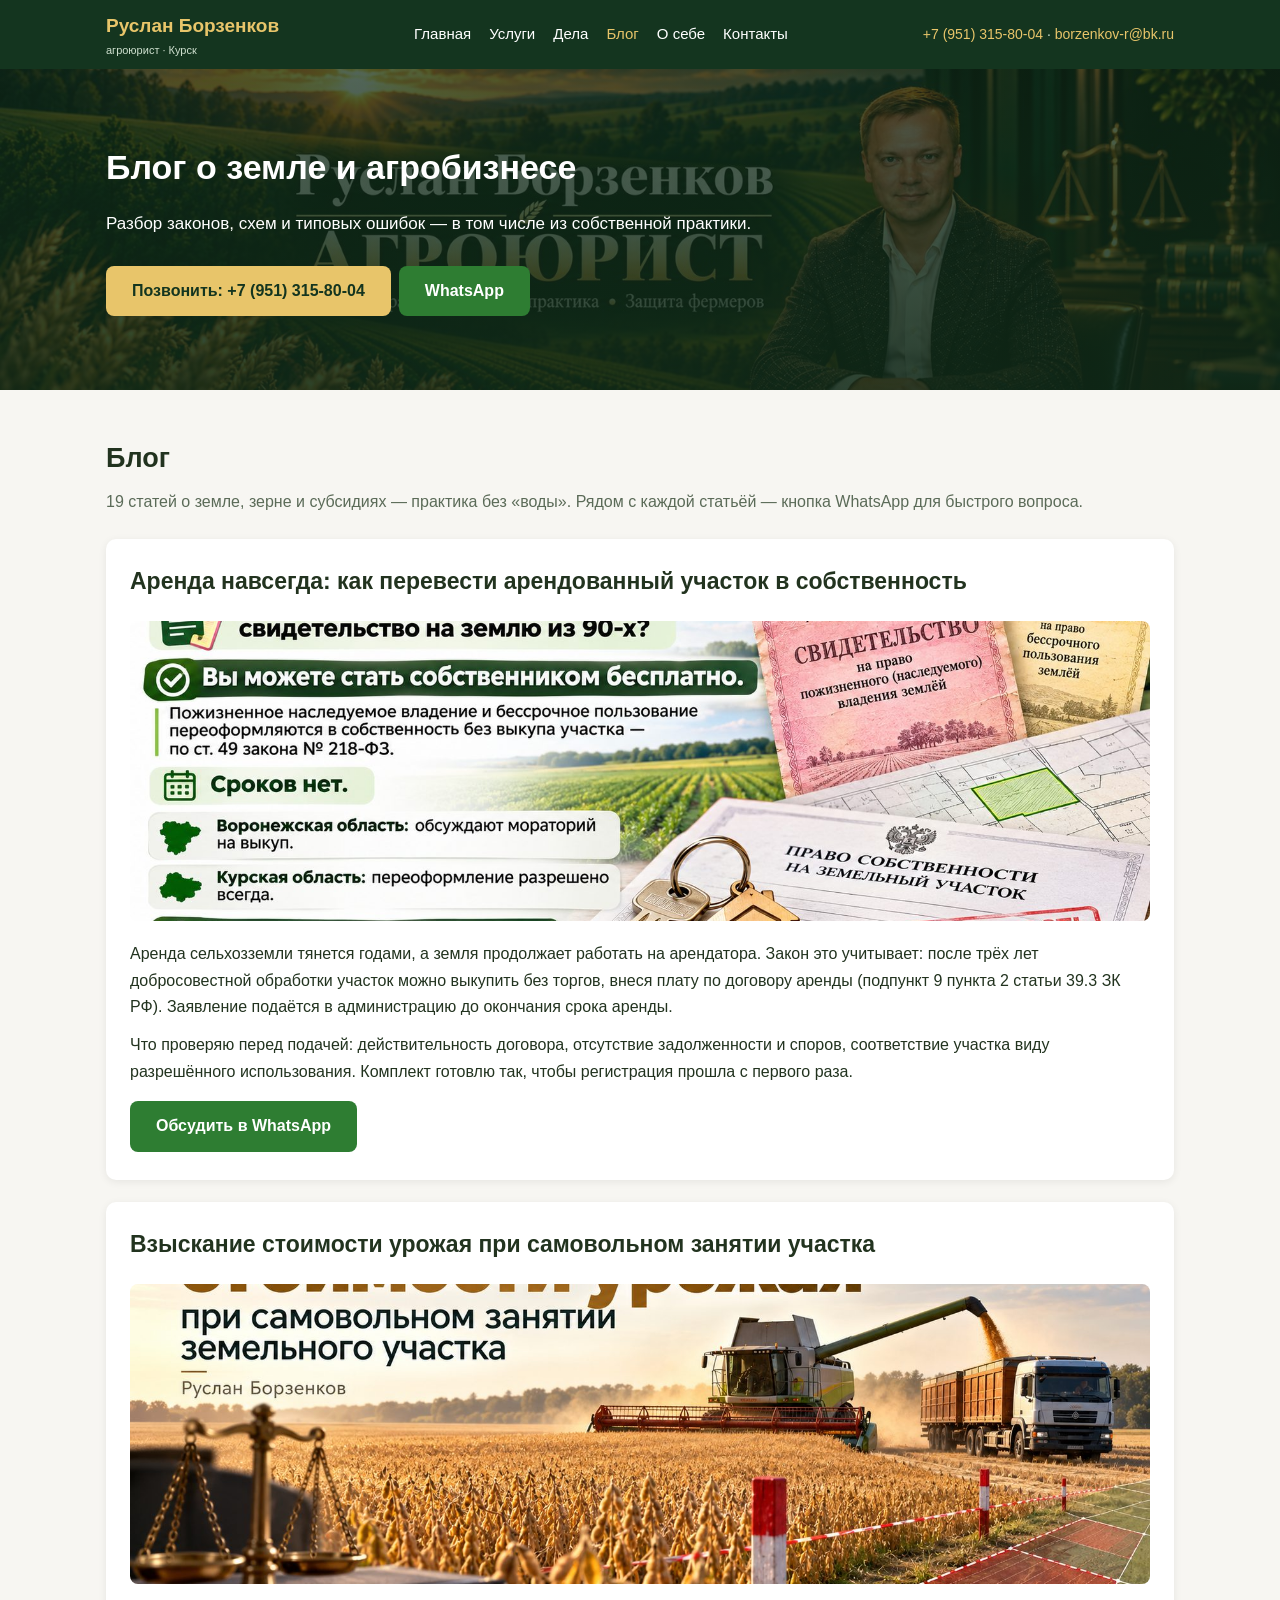
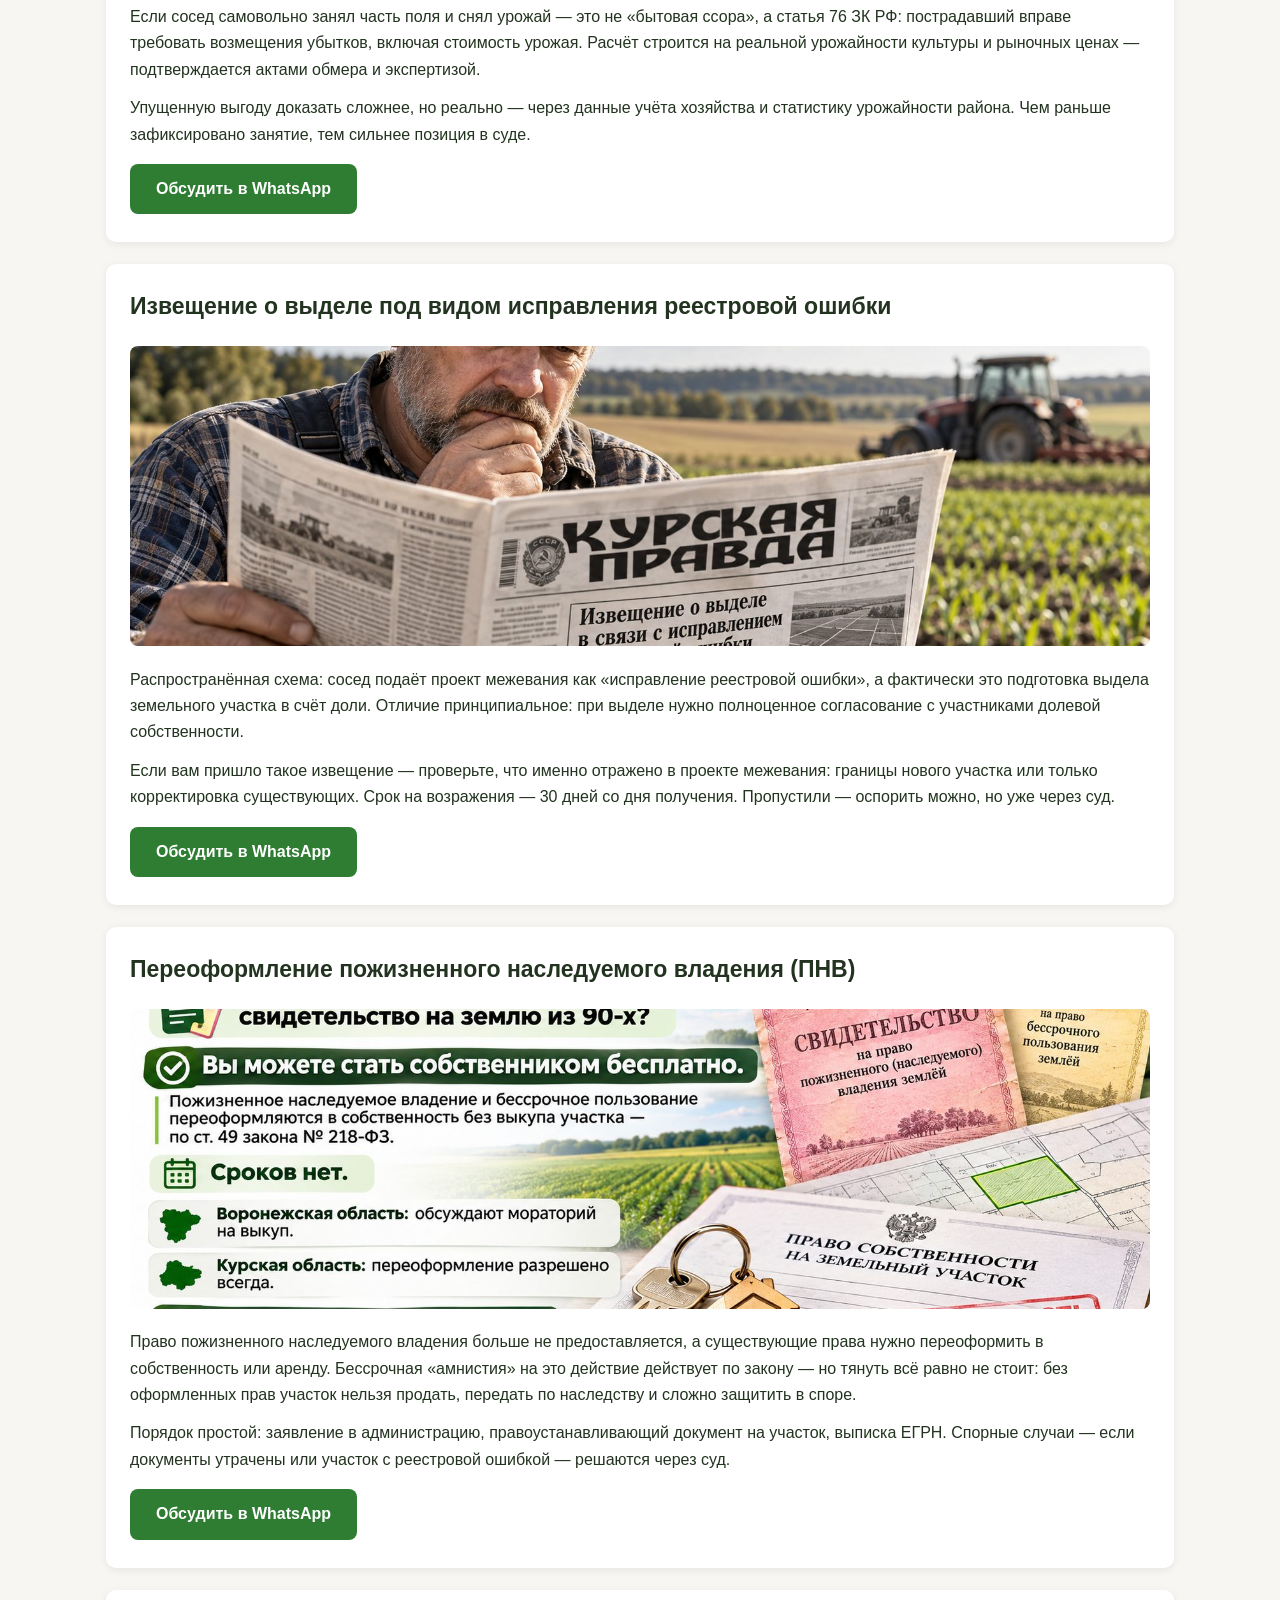
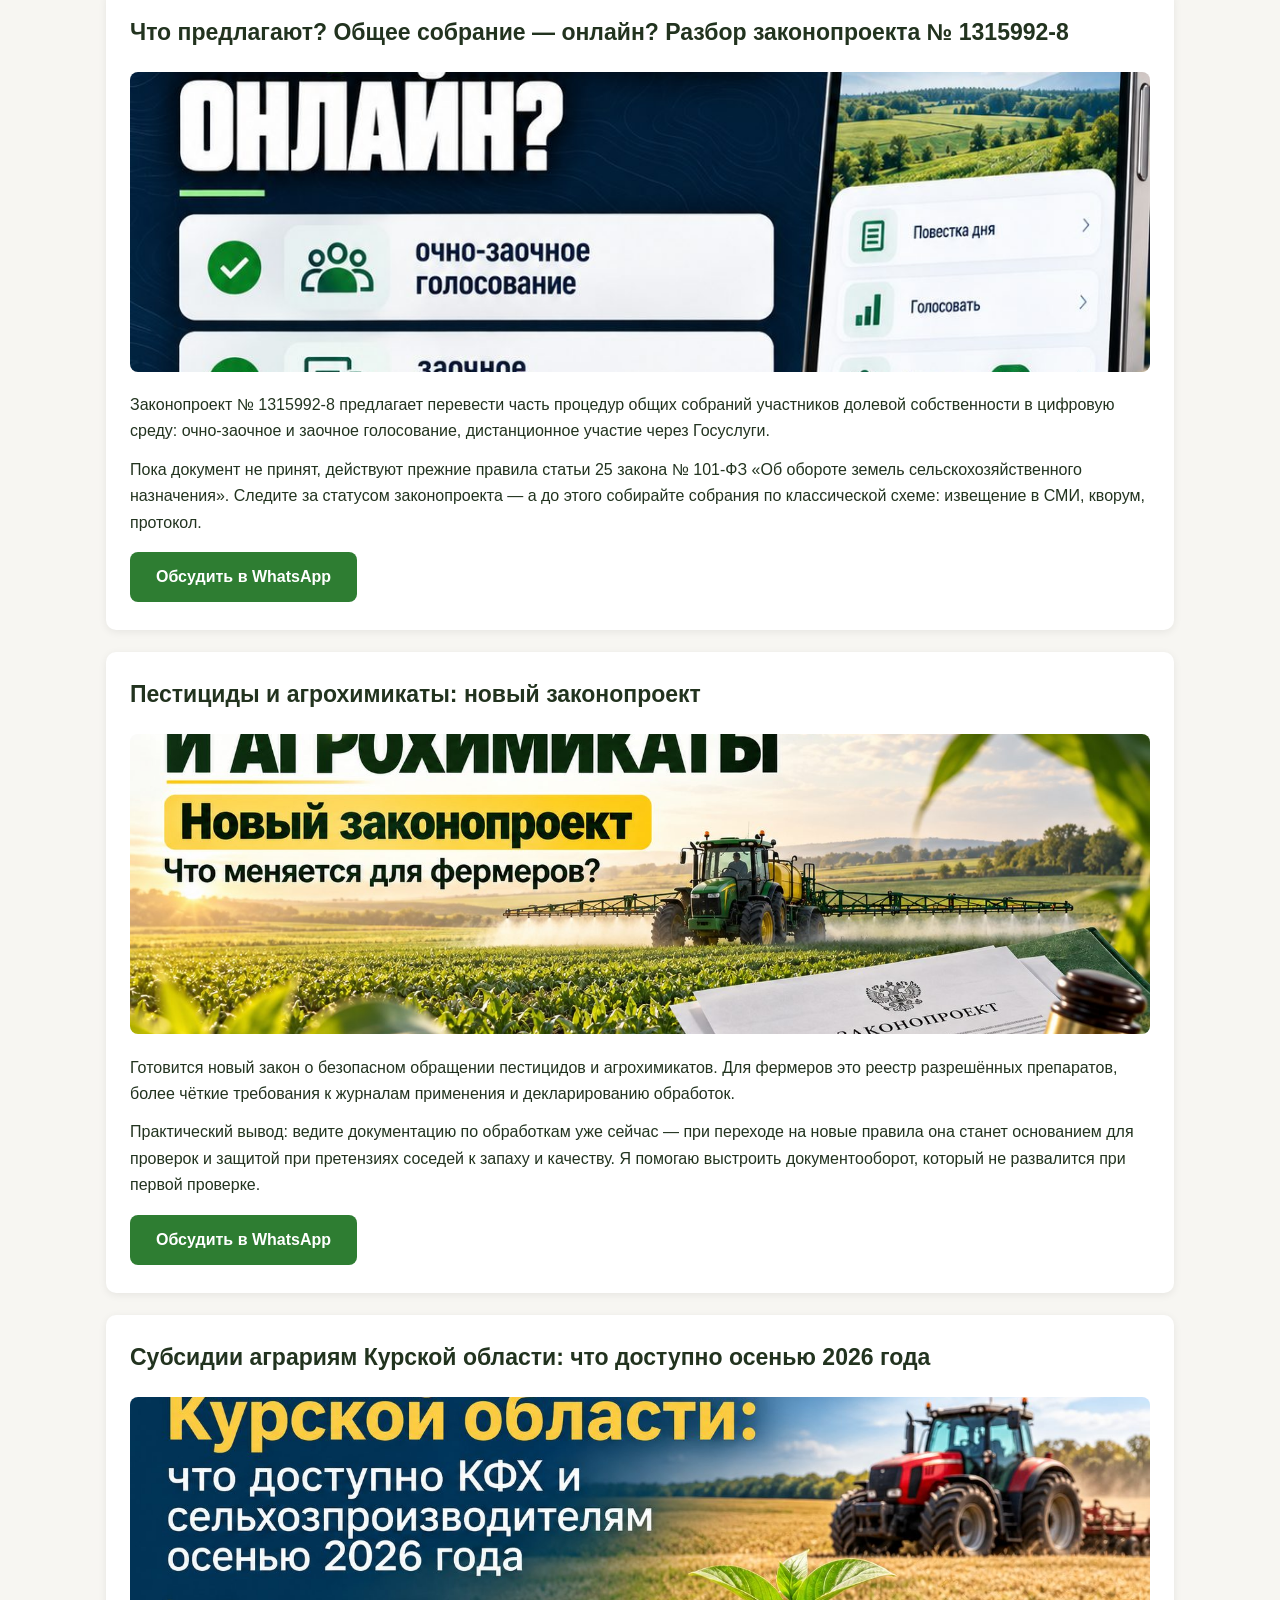
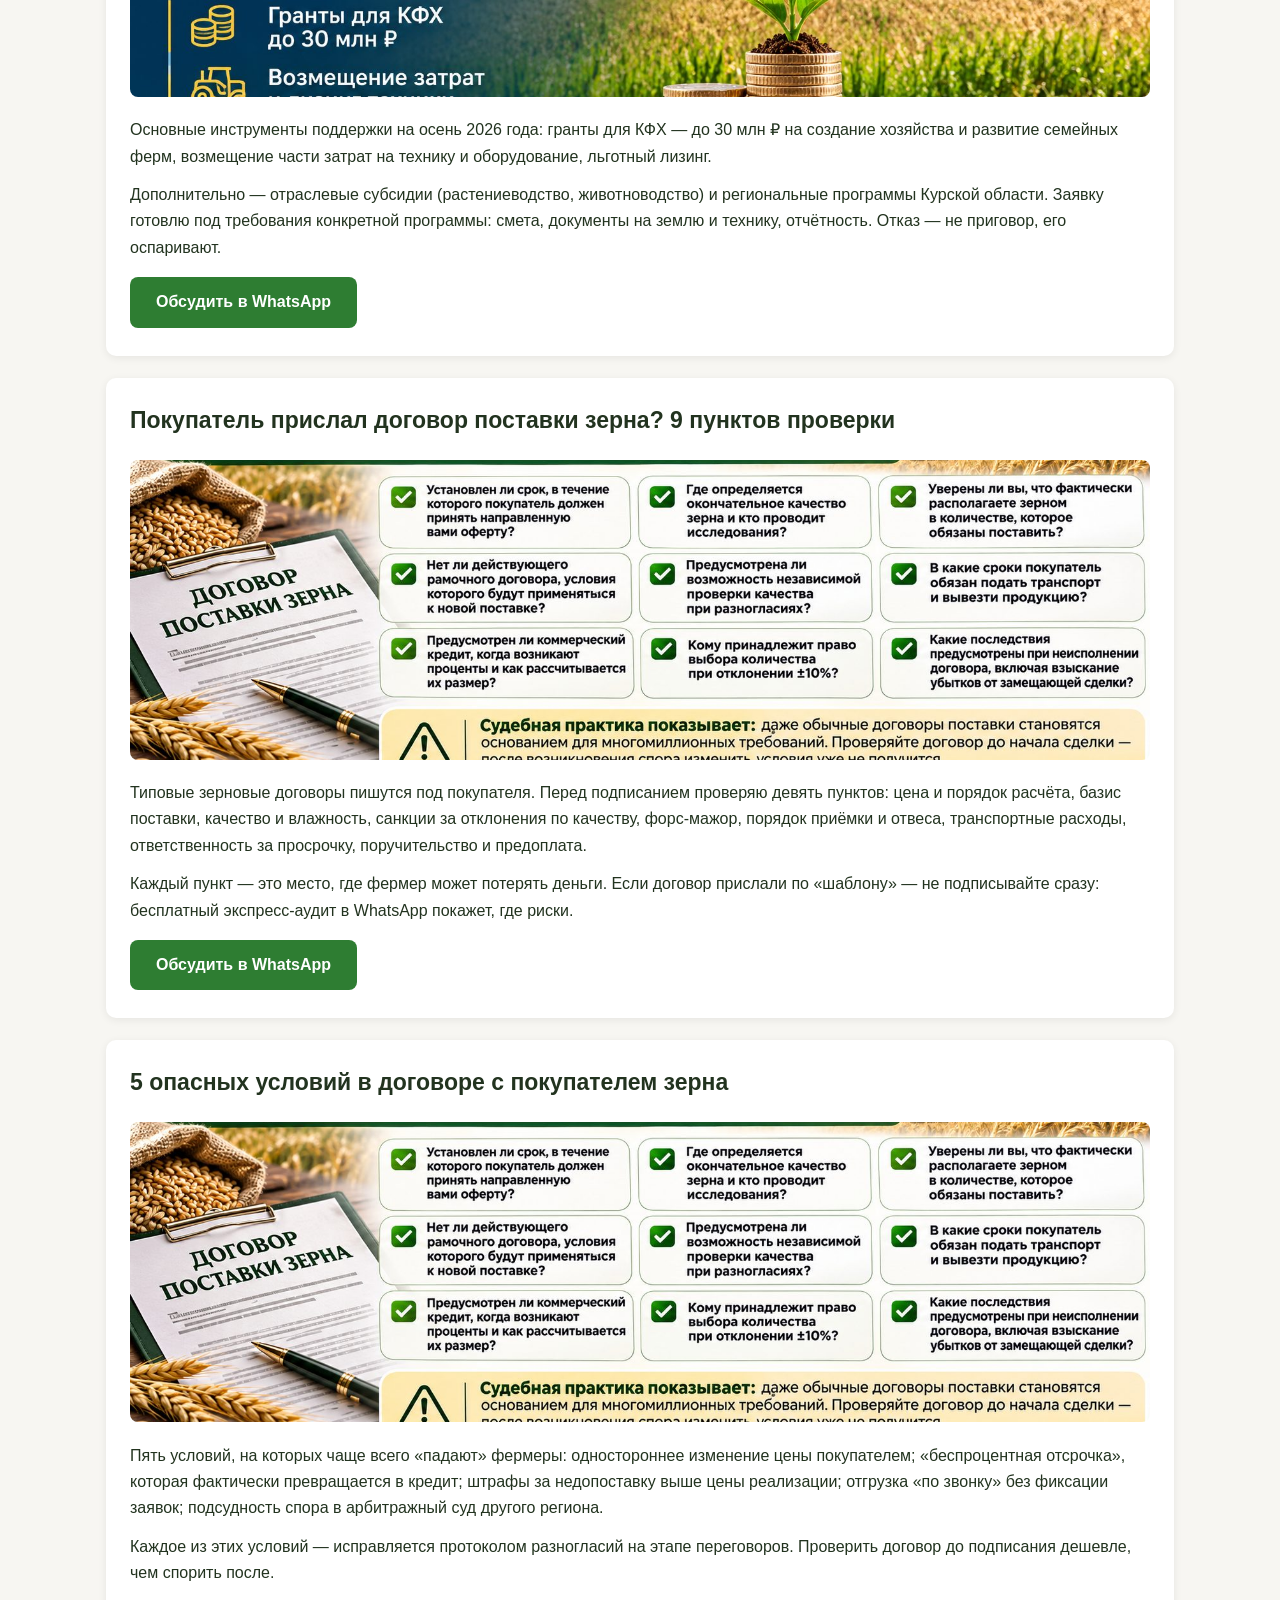
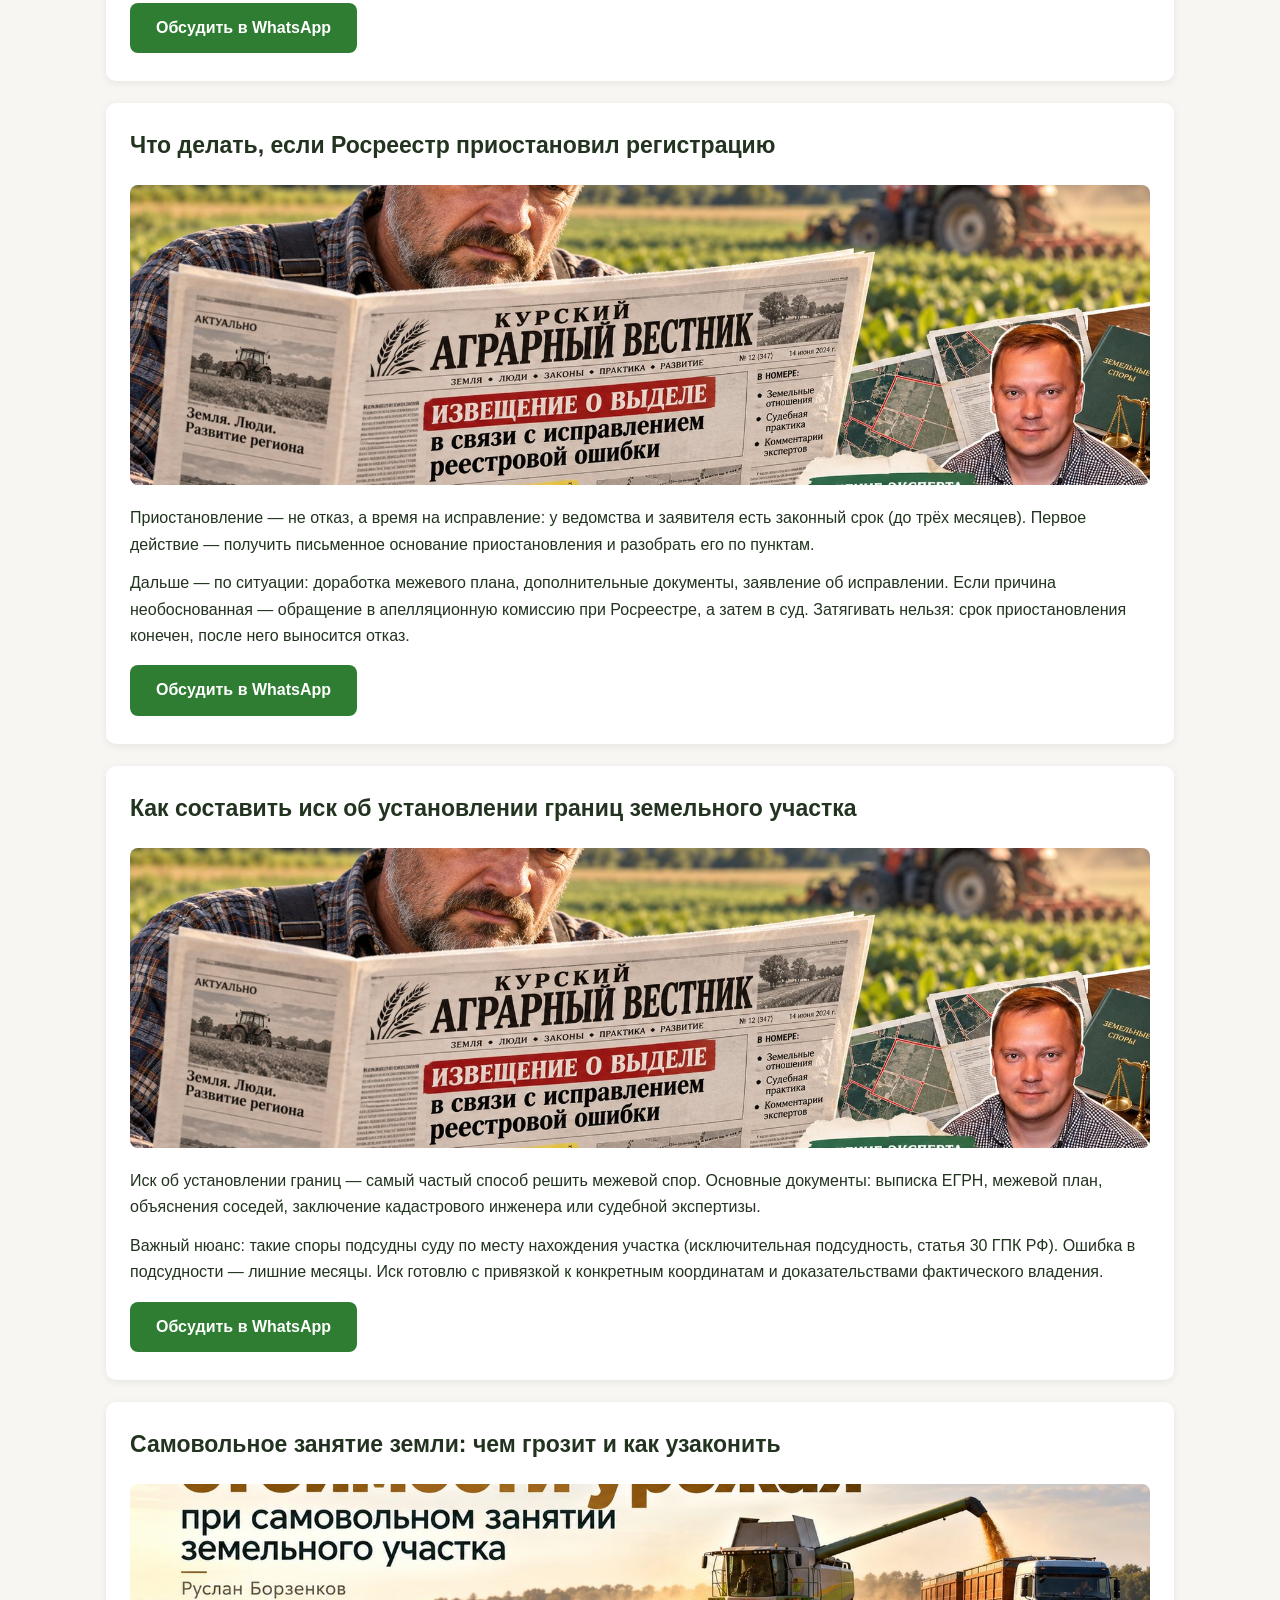
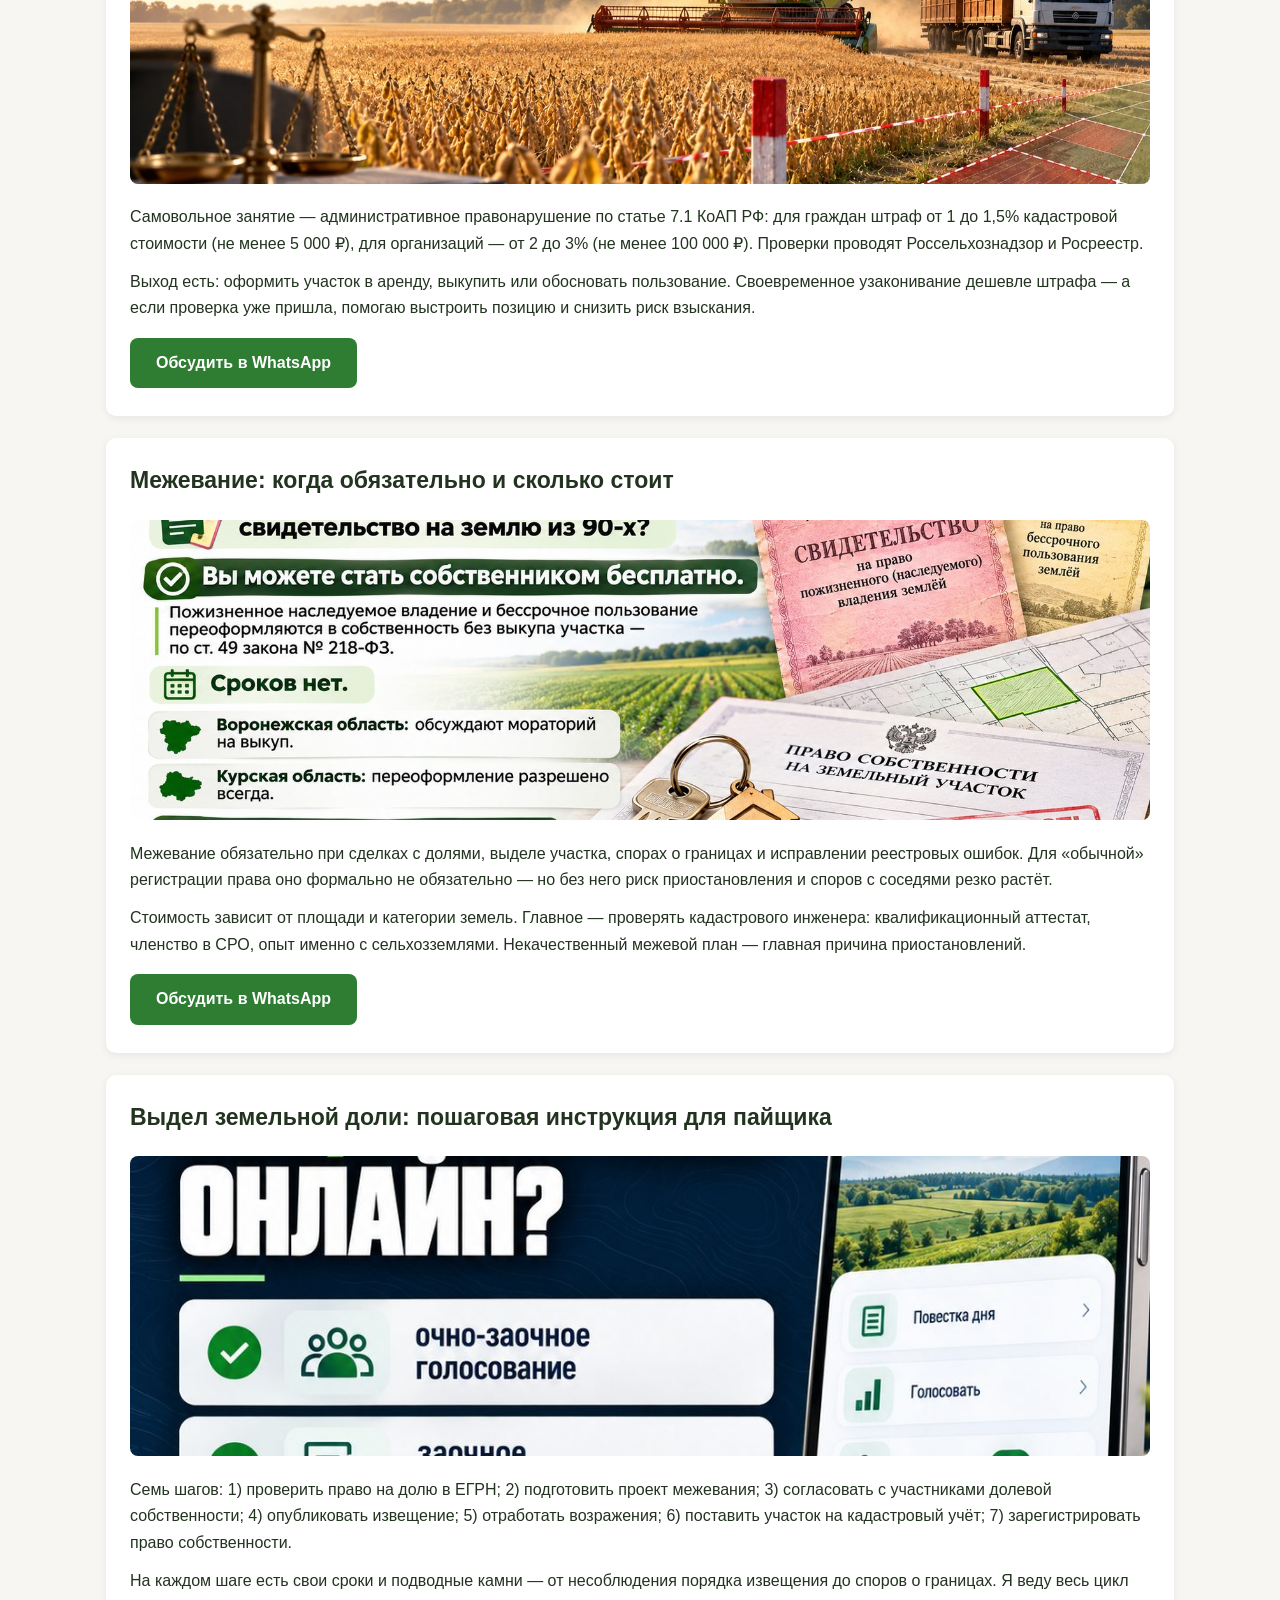
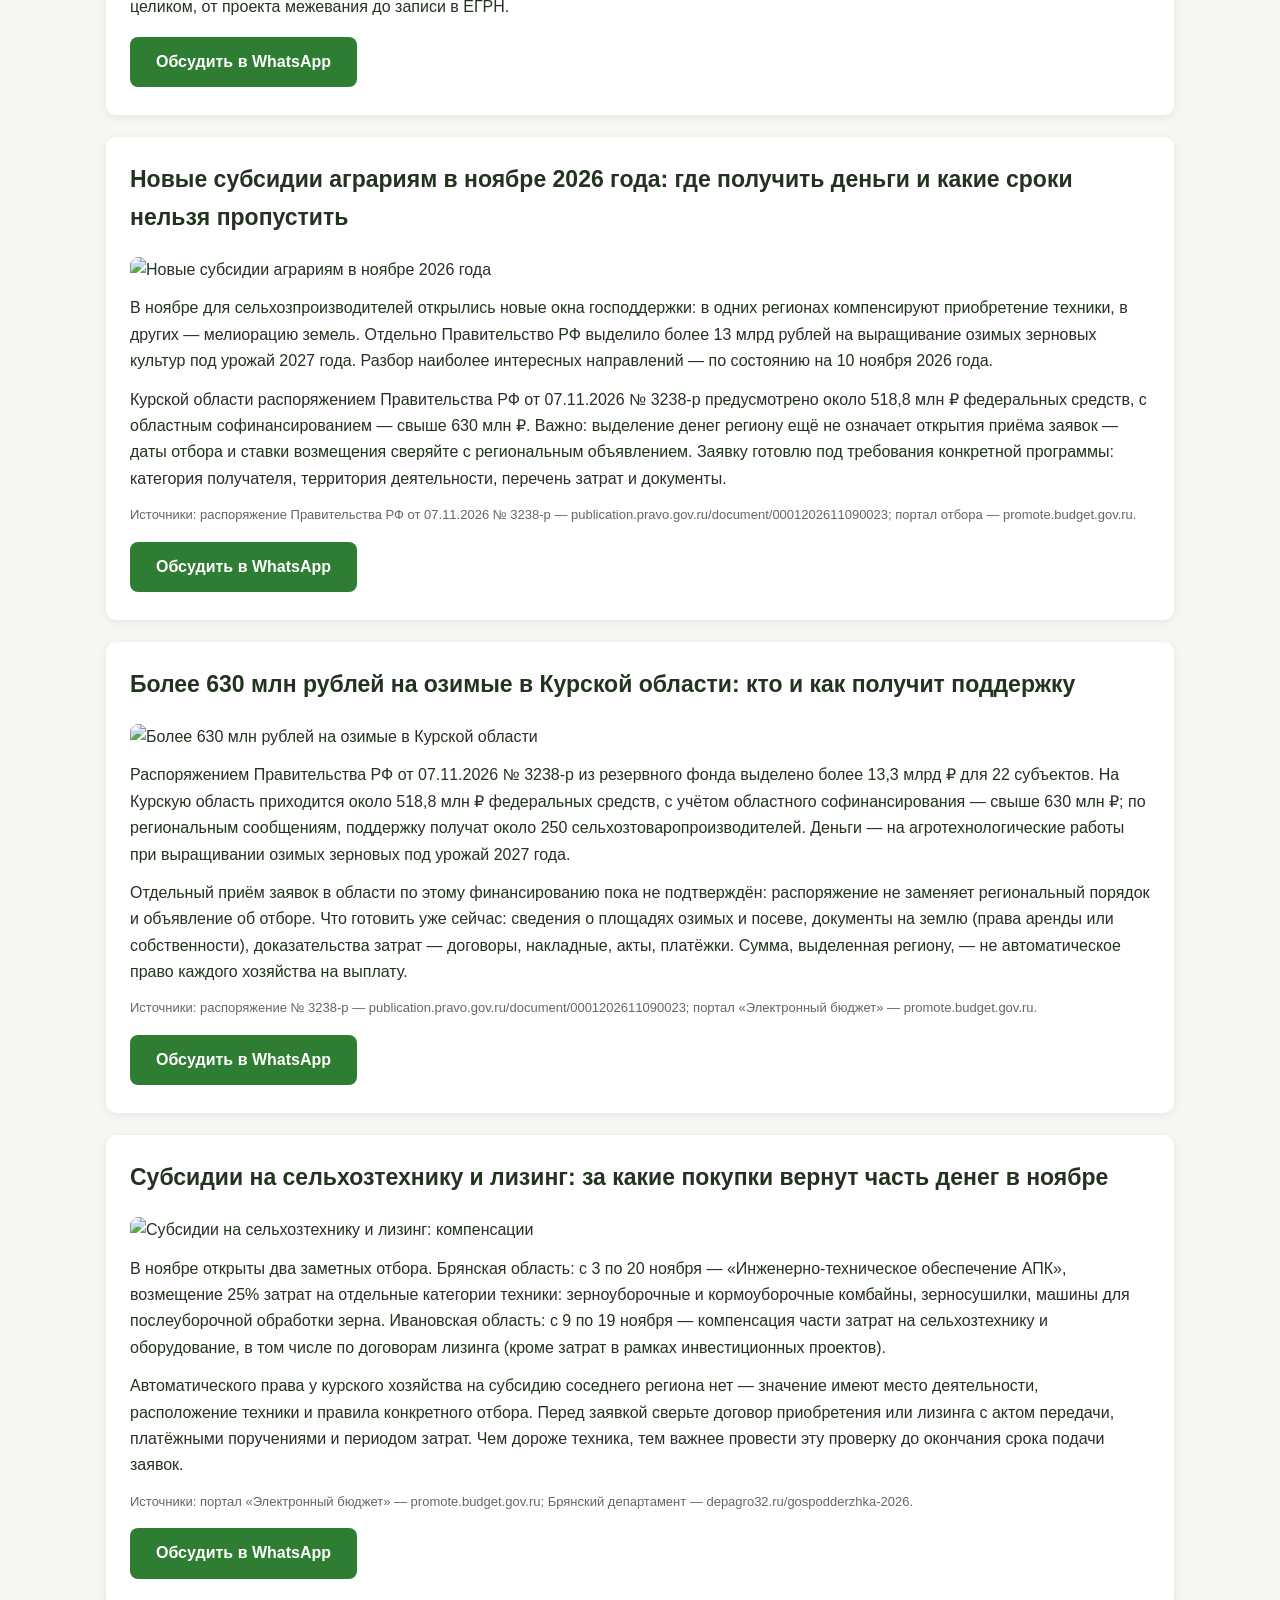
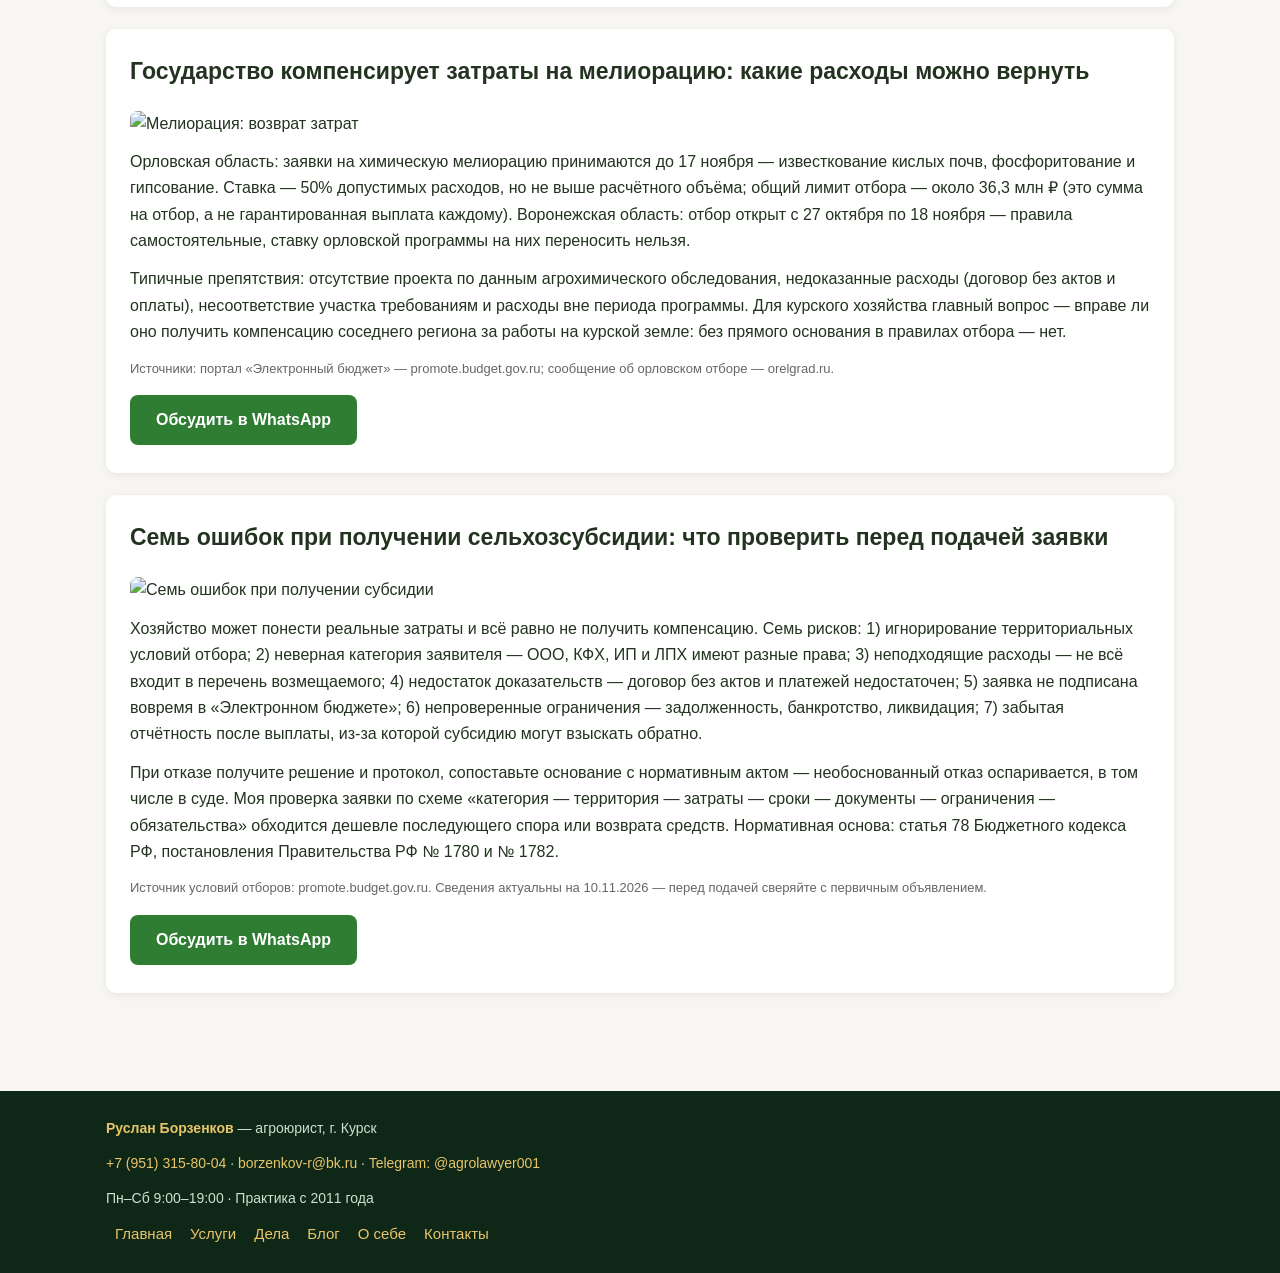
==== commit 6f5e010e: "Add files via upload" ====
--- a/blog.html
+++ b/blog.html
@@ -13,12 +13,12 @@
 </div></header>
 <div class="hero"><div class="wrap"><h1>Блог о земле и агробизнесе</h1><p>Разбор законов, схем и типовых ошибок — в том числе из собственной практики.</p><a class="btn gold" href="tel:+79513158004">Позвонить: +7 (951) 315-80-04</a><a class="btn" href="https://wa.me/79513158004">WhatsApp</a></div></div>
 <section><div class="wrap">
-<h2>Блог</h2><p class="sub">14 статей о земле, зерне и субсидиях — практика без «воды». Рядом с каждой статьёй — кнопка WhatsApp для быстрого вопроса.</p>
+<h2>Блог</h2><p class="sub">19 статей о земле, зерне и субсидиях — практика без «воды». Рядом с каждой статьёй — кнопка WhatsApp для быстрого вопроса.</p>
 <article id="a1"><h2 style="font-size:23px">Аренда навсегда: как перевести арендованный участок в собственность</h2>
 <img class="cover" src="img/pnv.jpg" alt="Аренда навсегда: как перевести арендованный участок в собственность">
 <p>Аренда сельхозземли тянется годами, а земля продолжает работать на арендатора. Закон это учитывает: после трёх лет добросовестной обработки участок можно выкупить без торгов, внеся плату по договору аренды (подпункт 9 пункта 2 статьи 39.3 ЗК РФ). Заявление подаётся в администрацию до окончания срока аренды.</p><p>Что проверяю перед подачей: действительность договора, отсутствие задолженности и споров, соответствие участка виду разрешённого использования. Комплект готовлю так, чтобы регистрация прошла с первого раза.</p><a class="btn" href="https://wa.me/79513158004">Обсудить в WhatsApp</a></article><article id="a2"><h2 style="font-size:23px">Взыскание стоимости урожая при самовольном занятии участка</h2>
 <img class="cover" src="img/urozhaj.jpg" alt="Взыскание стоимости урожая при самовольном занятии участка">
-<p>Если сосед самовольно занял часть поля и снял урожай — это не «бытовая ссора», а статья 76 ЗК РФ: пострадавший вправе требовать возмещения убытков, включая стоимость урожая. Расчёт строится на реальной урожайности культуры и рыночных ценах — подтверждается актами обмера и экспертизой.</p><p>Упущенную выгоду доказать сложнее, но реально — через данные учёта хозяйства и статистику урожайности района. Чем раньше зафиксировано занятие, тем сильнее позиция в суде.</p><a class="btn" href="https://wa.me/79513158004">Обсудить в WhatsApp</a></article><article id="a3"><h2 style="font-size:23px">Извещение о выделе под виду исправления реестровой ошибки</h2>
+<p>Если сосед самовольно занял часть поля и снял урожай — это не «бытовая ссора», а статья 76 ЗК РФ: пострадавший вправе требовать возмещения убытков, включая стоимость урожая. Расчёт строится на реальной урожайности культуры и рыночных ценах — подтверждается актами обмера и экспертизой.</p><p>Упущенную выгоду доказать сложнее, но реально — через данные учёта хозяйства и статистику урожайности района. Чем раньше зафиксировано занятие, тем сильнее позиция в суде.</p><a class="btn" href="https://wa.me/79513158004">Обсудить в WhatsApp</a></article><article id="a3"><h2 style="font-size:23px">Извещение о выделе под видом исправления реестровой ошибки</h2>
 <img class="cover" src="img/reestr.jpg" alt="Извещение о выделе под виду исправления реестровой ошибки">
 <p>Распространённая схема: сосед подаёт проект межевания как «исправление реестровой ошибки», а фактически это подготовка выдела земельного участка в счёт доли. Отличие принципиальное: при выделе нужно полноценное согласование с участниками долевой собственности.</p><p>Если вам пришло такое извещение — проверьте, что именно отражено в проекте межевания: границы нового участка или только корректировка существующих. Срок на возражения — 30 дней со дня получения. Пропустили — оспорить можно, но уже через суд.</p><a class="btn" href="https://wa.me/79513158004">Обсудить в WhatsApp</a></article><article id="a4"><h2 style="font-size:23px">Переоформление пожизненного наследуемого владения (ПНВ)</h2>
 <img class="cover" src="img/pnv.jpg" alt="Переоформление пожизненного наследуемого владения (ПНВ)">
@@ -43,6 +43,17 @@
 <p>Межевание обязательно при сделках с долями, выделе участка, спорах о границах и исправлении реестровых ошибок. Для «обычной» регистрации права оно формально не обязательно — но без него риск приостановления и споров с соседями резко растёт.</p><p>Стоимость зависит от площади и категории земель. Главное — проверять кадастрового инженера: квалификационный аттестат, членство в СРО, опыт именно с сельхозземлями. Некачественный межевой план — главная причина приостановлений.</p><a class="btn" href="https://wa.me/79513158004">Обсудить в WhatsApp</a></article><article id="a14"><h2 style="font-size:23px">Выдел земельной доли: пошаговая инструкция для пайщика</h2>
 <img class="cover" src="img/sobr_gos.jpg" alt="Выдел земельной доли: пошаговая инструкция для пайщика">
 <p>Семь шагов: 1) проверить право на долю в ЕГРН; 2) подготовить проект межевания; 3) согласовать с участниками долевой собственности; 4) опубликовать извещение; 5) отработать возражения; 6) поставить участок на кадастровый учёт; 7) зарегистрировать право собственности.</p><p>На каждом шаге есть свои сроки и подводные камни — от несоблюдения порядка извещения до споров о границах. Я веду весь цикл целиком, от проекта межевания до записи в ЕГРН.</p><a class="btn" href="https://wa.me/79513158004">Обсудить в WhatsApp</a></article>
+<article id="a15"><h2 style="font-size:23px">Новые субсидии аграриям в ноябре 2026 года: где получить деньги и какие сроки нельзя пропустить</h2>
+<img class="cover" src="img/subs-obzor.jpg" alt="Новые субсидии аграриям в ноябре 2026 года">
+<p>В ноябре для сельхозпроизводителей открылись новые окна господдержки: в одних регионах компенсируют приобретение техники, в других — мелиорацию земель. Отдельно Правительство РФ выделило более 13 млрд рублей на выращивание озимых зерновых культур под урожай 2027 года. Разбор наиболее интересных направлений — по состоянию на 10 ноября 2026 года.</p><p>Курской области распоряжением Правительства РФ от 07.11.2026 № 3238-р предусмотрено около 518,8 млн ₽ федеральных средств, с областным софинансированием — свыше 630 млн ₽. Важно: выделение денег региону ещё не означает открытия приёма заявок — даты отбора и ставки возмещения сверяйте с региональным объявлением. Заявку готовлю под требования конкретной программы: категория получателя, территория деятельности, перечень затрат и документы.</p><p style="font-size:13px;color:#666">Источники: распоряжение Правительства РФ от 07.11.2026 № 3238-р — publication.pravo.gov.ru/document/0001202611090023; портал отбора — promote.budget.gov.ru.</p><a class="btn" href="https://wa.me/79513158004">Обсудить в WhatsApp</a></article><article id="a16"><h2 style="font-size:23px">Более 630 млн рублей на озимые в Курской области: кто и как получит поддержку</h2>
+<img class="cover" src="img/subs-ozimye.jpg" alt="Более 630 млн рублей на озимые в Курской области">
+<p>Распоряжением Правительства РФ от 07.11.2026 № 3238-р из резервного фонда выделено более 13,3 млрд ₽ для 22 субъектов. На Курскую область приходится около 518,8 млн ₽ федеральных средств, с учётом областного софинансирования — свыше 630 млн ₽; по региональным сообщениям, поддержку получат около 250 сельхозтоваропроизводителей. Деньги — на агротехнологические работы при выращивании озимых зерновых под урожай 2027 года.</p><p>Отдельный приём заявок в области по этому финансированию пока не подтверждён: распоряжение не заменяет региональный порядок и объявление об отборе. Что готовить уже сейчас: сведения о площадях озимых и посеве, документы на землю (права аренды или собственности), доказательства затрат — договоры, накладные, акты, платёжки. Сумма, выделенная региону, — не автоматическое право каждого хозяйства на выплату.</p><p style="font-size:13px;color:#666">Источники: распоряжение № 3238-р — publication.pravo.gov.ru/document/0001202611090023; портал «Электронный бюджет» — promote.budget.gov.ru.</p><a class="btn" href="https://wa.me/79513158004">Обсудить в WhatsApp</a></article><article id="a17"><h2 style="font-size:23px">Субсидии на сельхозтехнику и лизинг: за какие покупки вернут часть денег в ноябре</h2>
+<img class="cover" src="img/subs-tehnika.jpg" alt="Субсидии на сельхозтехнику и лизинг: компенсации">
+<p>В ноябре открыты два заметных отбора. Брянская область: с 3 по 20 ноября — «Инженерно-техническое обеспечение АПК», возмещение 25% затрат на отдельные категории техники: зерноуборочные и кормоуборочные комбайны, зерносушилки, машины для послеуборочной обработки зерна. Ивановская область: с 9 по 19 ноября — компенсация части затрат на сельхозтехнику и оборудование, в том числе по договорам лизинга (кроме затрат в рамках инвестиционных проектов).</p><p>Автоматического права у курского хозяйства на субсидию соседнего региона нет — значение имеют место деятельности, расположение техники и правила конкретного отбора. Перед заявкой сверьте договор приобретения или лизинга с актом передачи, платёжными поручениями и периодом затрат. Чем дороже техника, тем важнее провести эту проверку до окончания срока подачи заявок.</p><p style="font-size:13px;color:#666">Источники: портал «Электронный бюджет» — promote.budget.gov.ru; Брянский департамент — depagro32.ru/gospodderzhka-2026.</p><a class="btn" href="https://wa.me/79513158004">Обсудить в WhatsApp</a></article><article id="a18"><h2 style="font-size:23px">Государство компенсирует затраты на мелиорацию: какие расходы можно вернуть</h2>
+<img class="cover" src="img/subs-melior.jpg" alt="Мелиорация: возврат затрат">
+<p>Орловская область: заявки на химическую мелиорацию принимаются до 17 ноября — известкование кислых почв, фосфоритование и гипсование. Ставка — 50% допустимых расходов, но не выше расчётного объёма; общий лимит отбора — около 36,3 млн ₽ (это сумма на отбор, а не гарантированная выплата каждому). Воронежская область: отбор открыт с 27 октября по 18 ноября — правила самостоятельные, ставку орловской программы на них переносить нельзя.</p><p>Типичные препятствия: отсутствие проекта по данным агрохимического обследования, недоказанные расходы (договор без актов и оплаты), несоответствие участка требованиям и расходы вне периода программы. Для курского хозяйства главный вопрос — вправе ли оно получить компенсацию соседнего региона за работы на курской земле: без прямого основания в правилах отбора — нет.</p><p style="font-size:13px;color:#666">Источники: портал «Электронный бюджет» — promote.budget.gov.ru; сообщение об орловском отборе — orelgrad.ru.</p><a class="btn" href="https://wa.me/79513158004">Обсудить в WhatsApp</a></article><article id="a19"><h2 style="font-size:23px">Семь ошибок при получении сельхозсубсидии: что проверить перед подачей заявки</h2>
+<img class="cover" src="img/subs-oshibki.jpg" alt="Семь ошибок при получении субсидии">
+<p>Хозяйство может понести реальные затраты и всё равно не получить компенсацию. Семь рисков: 1) игнорирование территориальных условий отбора; 2) неверная категория заявителя — ООО, КФХ, ИП и ЛПХ имеют разные права; 3) неподходящие расходы — не всё входит в перечень возмещаемого; 4) недостаток доказательств — договор без актов и платежей недостаточен; 5) заявка не подписана вовремя в «Электронном бюджете»; 6) непроверенные ограничения — задолженность, банкротство, ликвидация; 7) забытая отчётность после выплаты, из-за которой субсидию могут взыскать обратно.</p><p>При отказе получите решение и протокол, сопоставьте основание с нормативным актом — необоснованный отказ оспаривается, в том числе в суде. Моя проверка заявки по схеме «категория — территория — затраты — сроки — документы — ограничения — обязательства» обходится дешевле последующего спора или возврата средств. Нормативная основа: статья 78 Бюджетного кодекса РФ, постановления Правительства РФ № 1780 и № 1782.</p><p style="font-size:13px;color:#666">Источник условий отборов: promote.budget.gov.ru. Сведения актуальны на 10.11.2026 — перед подачей сверяйте с первичным объявлением.</p><a class="btn" href="https://wa.me/79513158004">Обсудить в WhatsApp</a></article>
 </div></section>
 <footer><div class="wrap">
 <p><b style="color:#e8c56a">Руслан Борзенков</b> — агроюрист, г. Курск</p>
@@ -61,4 +72,4 @@
     ym(114145482, 'init', {ssr:true, webvisor:true, clickmap:true, ecommerce:"dataLayer", referrer: document.referrer, url: location.href, accurateTrackBounce:true, trackLinks:true});
 </script>
 <noscript><div><img src="https://mc.yandex.ru/watch/114145482" style="position:absolute; left:-9999px;" alt="" /></div></noscript>
-<!-- /Yandex.Metrika counter --></body></html>
+<!-- /Yandex.Metrika counter --></body></html>
